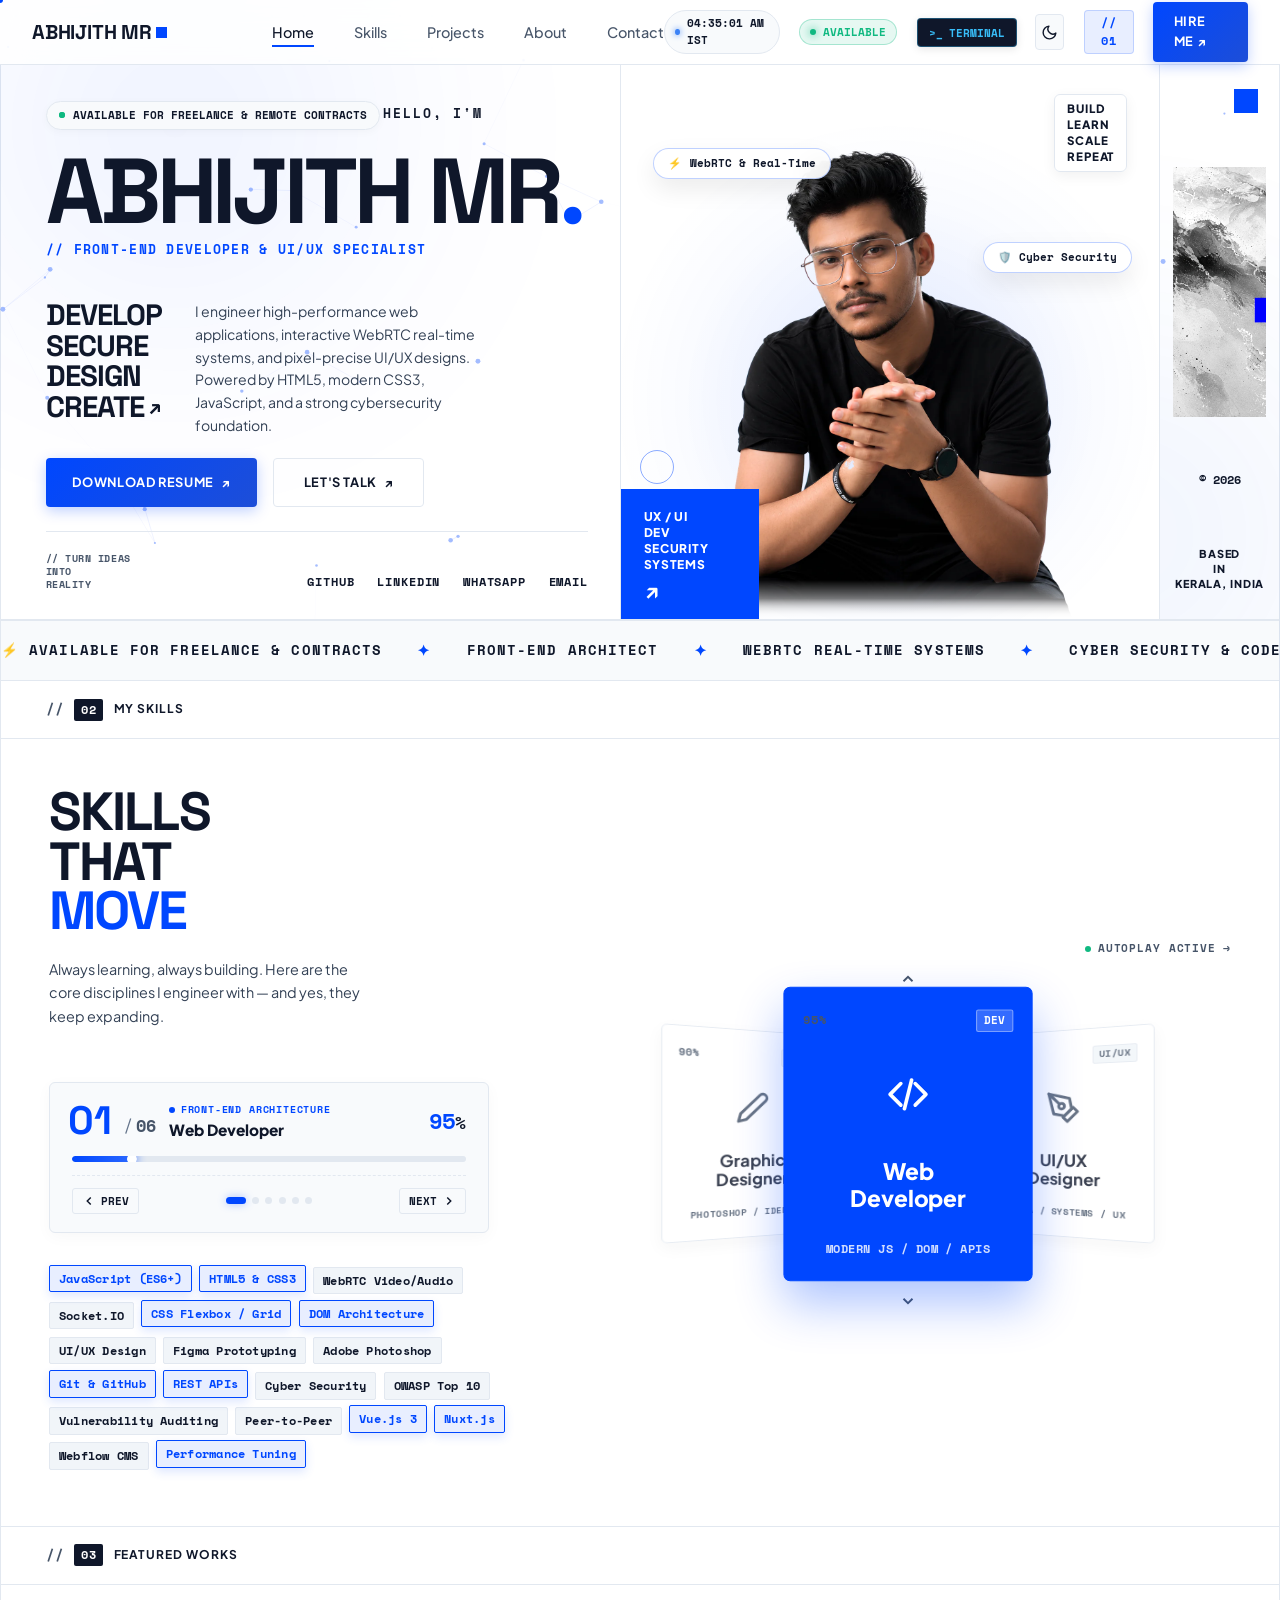
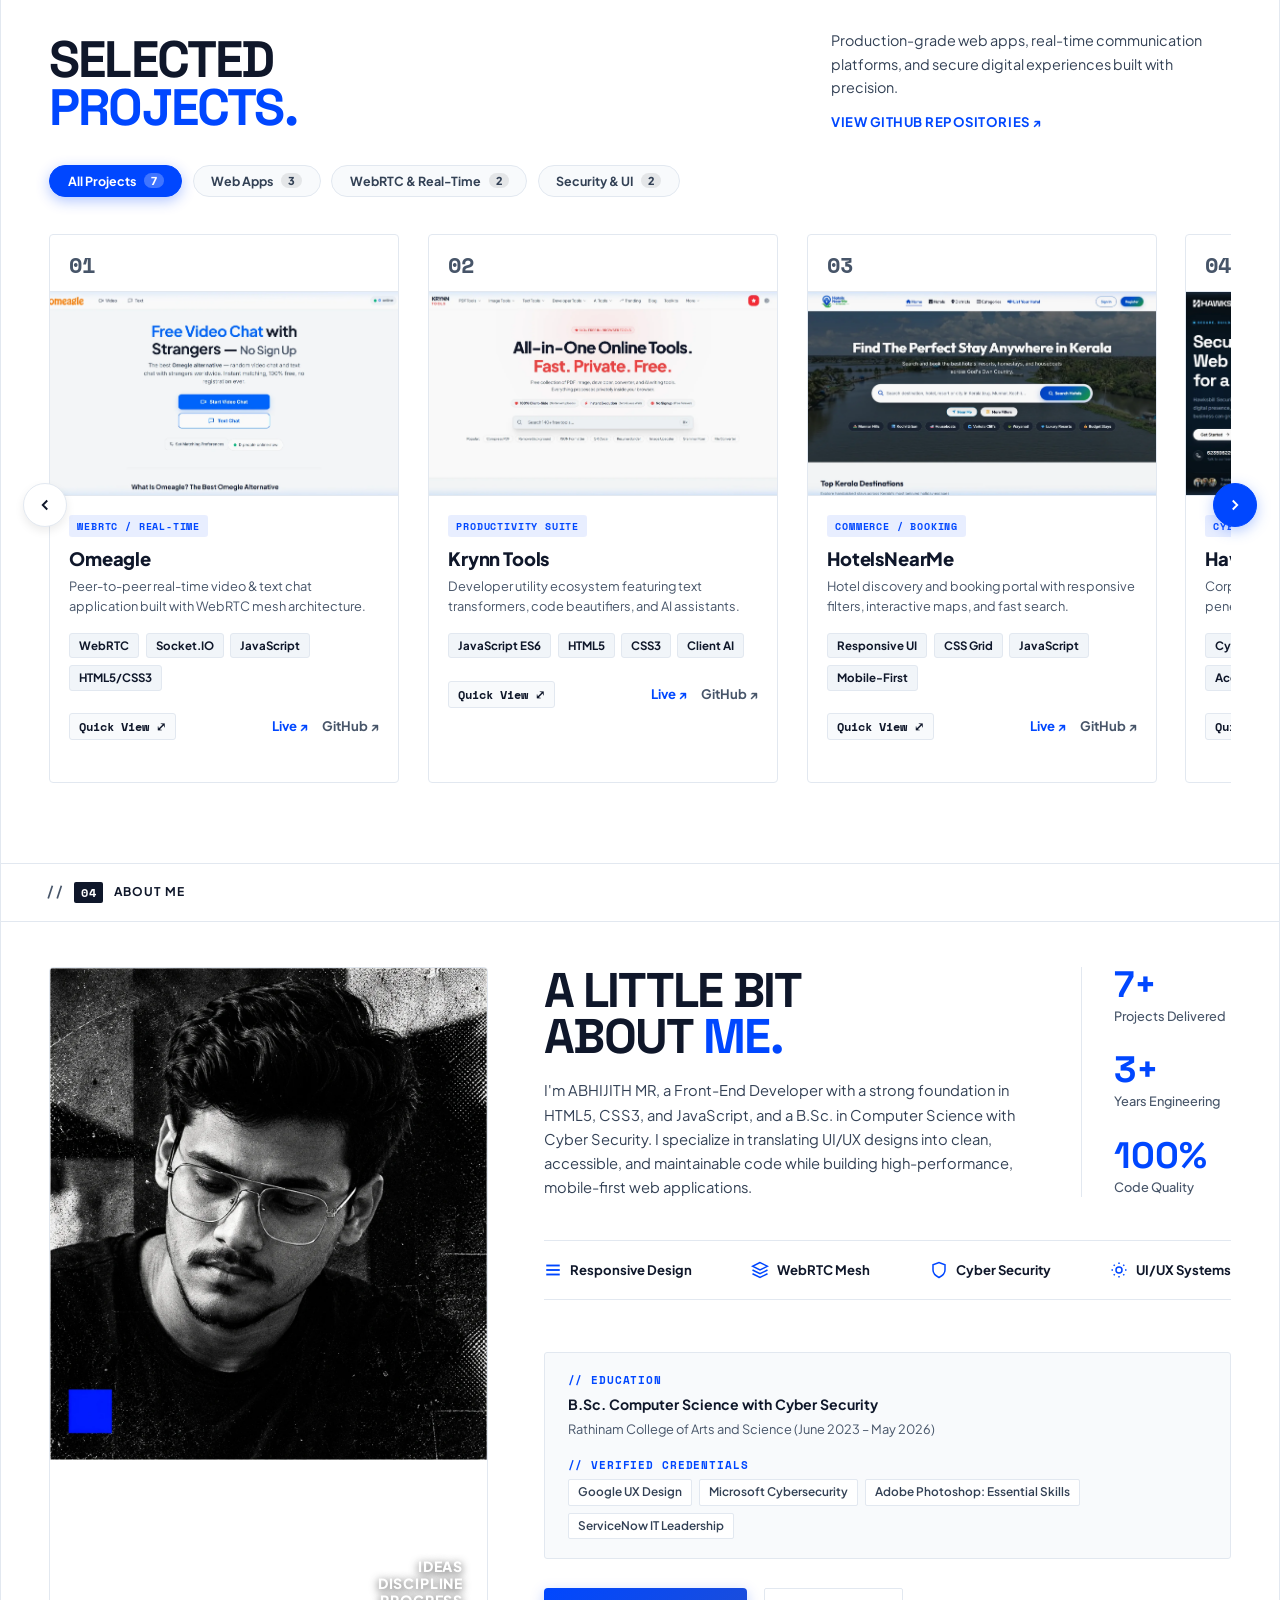
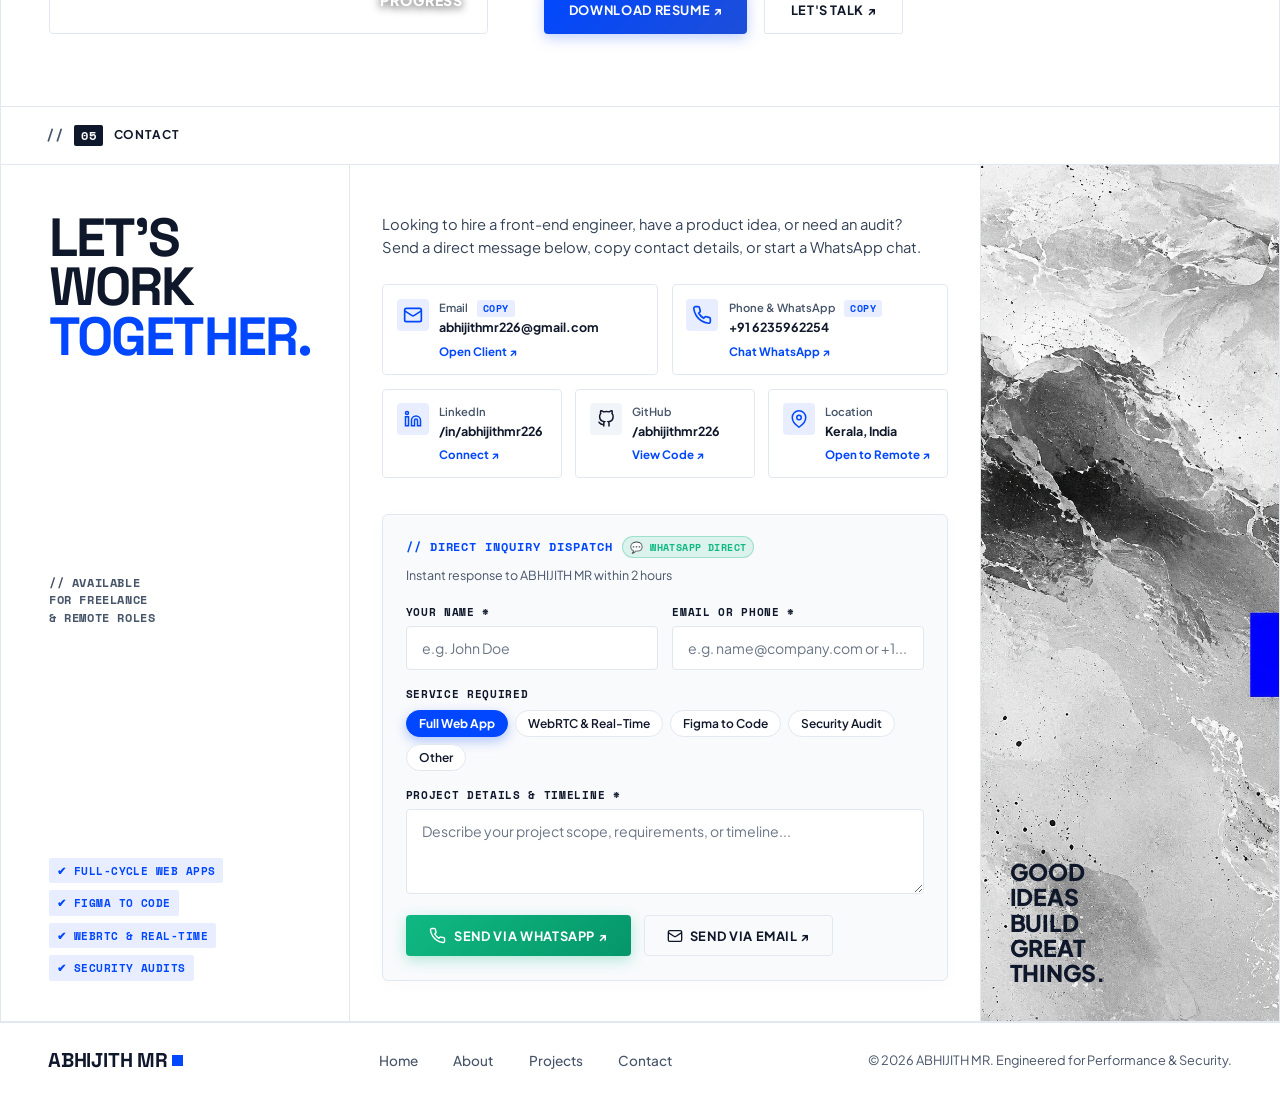
==== index.html @ e903eb3a "feat: complete SEO optimization, WebP compression, PWA service worker, and caching headers" ====
<!DOCTYPE html>
<html lang="en">
<head>
  <meta charset="UTF-8">
  <meta name="viewport" content="width=device-width, initial-scale=1.0">

  <!-- Primary SEO Meta Tags -->
  <title>ABHIJITH MR — Freelance Front-End Developer &amp; UI/UX Designer</title>
  <meta name="title" content="ABHIJITH MR — Freelance Front-End Developer &amp; UI/UX Designer">
  <meta name="description" content="Hire ABHIJITH MR, freelance front-end developer &amp; UI/UX specialist. High-performance web apps, WebRTC systems &amp; modern responsive interfaces. Available worldwide.">
  <meta name="keywords" content="ABHIJITH MR, freelance front-end developer, hire web developer, freelance web developer Kerala, UI UX designer India, freelance front-end engineer, hire freelance developer, WebRTC developer, JavaScript developer, responsive web design, frontend freelancer, hire Abhijith, ABHIJITH MR portfolio">
  <meta name="author" content="ABHIJITH MR">
  <meta name="robots" content="index, follow, max-image-preview:large, max-snippet:-1, max-video-preview:-1">
  <meta name="googlebot" content="index, follow, max-snippet:-1, max-image-preview:large, max-video-preview:-1">
  <meta name="bingbot" content="index, follow, max-snippet:-1, max-image-preview:large, max-video-preview:-1">
  <link rel="canonical" href="https://abhijithmr.online/">

  <!-- Favicons & Modern Browser App Icons -->
  <link rel="icon" type="image/svg+xml" href="favicon.svg">
  <link rel="icon" type="image/png" sizes="32x32" href="favicon-32x32.png">
  <link rel="icon" type="image/png" sizes="16x16" href="favicon-16x16.png">
  <link rel="shortcut icon" href="favicon.ico">
  <link rel="apple-touch-icon" sizes="180x180" href="apple-touch-icon.png">
  <link rel="manifest" href="site.webmanifest">
  <meta name="theme-color" content="#090a0f" media="(prefers-color-scheme: dark)">
  <meta name="theme-color" content="#f6f8fd" media="(prefers-color-scheme: light)">
  <meta name="msapplication-TileColor" content="#090a0f">

  <!-- Google Search Console Verification (Replace GSC_VERIFICATION_TOKEN_HERE with your Google verification code) -->
  <meta name="google-site-verification" content="GSC_VERIFICATION_TOKEN_HERE">

  <!-- Geo Meta Tags (Local & Global Discovery) -->
  <meta name="geo.region" content="IN-KL">
  <meta name="geo.placename" content="Kerala, India">
  <meta name="geo.position" content="10.8505;76.2711">
  <meta name="ICBM" content="10.8505, 76.2711">

  <!-- Open Graph / Facebook / LinkedIn Meta Tags -->
  <meta property="og:type" content="website">
  <meta property="og:url" content="https://abhijithmr.online/">
  <meta property="og:title" content="ABHIJITH MR — Freelance Front-End Developer &amp; UI/UX Designer">
  <meta property="og:description" content="Hire ABHIJITH MR for freelance web development, responsive front-end applications, and UI/UX design. Available for freelance contracts and remote projects worldwide.">
  <meta property="og:image" content="https://abhijithmr.online/Images/Header-Image-og.jpg">
  <meta property="og:image:width" content="1200">
  <meta property="og:image:height" content="630">
  <meta property="og:image:alt" content="ABHIJITH MR — Freelance Front-End Developer &amp; UI/UX Designer">
  <meta property="og:site_name" content="ABHIJITH MR Portfolio">
  <meta property="og:locale" content="en_US">

  <!-- Twitter Card Meta Tags -->
  <meta name="twitter:card" content="summary_large_image">
  <meta name="twitter:url" content="https://abhijithmr.online/">
  <meta name="twitter:title" content="ABHIJITH MR — Freelance Front-End Developer &amp; UI/UX Designer">
  <meta name="twitter:description" content="Hire ABHIJITH MR for freelance web development, responsive front-end apps, WebRTC platforms, and UI/UX design. Available for freelance work worldwide.">
  <meta name="twitter:image" content="https://abhijithmr.online/Images/Header-Image-og.jpg">

  <!-- JSON-LD Structured Data for Search Engines & Rich Snippets -->
  <script type="application/ld+json">
  {
    "@context": "https://schema.org",
    "@graph": [
      {
        "@type": "Person",
        "@id": "https://abhijithmr.online/#person",
        "name": "ABHIJITH MR",
        "alternateName": ["Abhijith MR", "ABHIJITH", "Abhijith Front-End Developer"],
        "jobTitle": "Freelance Front-End Developer & UI/UX Designer",
        "url": "https://abhijithmr.online/",
        "image": "https://abhijithmr.online/Images/Header-Image.png",
        "email": "mailto:abhijithmr226@gmail.com",
        "telephone": "+916235962254",
        "address": {
          "@type": "PostalAddress",
          "addressRegion": "Kerala",
          "addressCountry": "India"
        },
        "alumniOf": {
          "@type": "CollegeOrUniversity",
          "name": "Rathinam College of Arts and Science"
        },
        "knowsAbout": [
          "Front-End Web Development",
          "Vue.js",
          "Nuxt.js",
          "Webflow",
          "Freelance Web Development",
          "JavaScript ES6",
          "HTML5",
          "CSS3",
          "WebRTC",
          "Socket.IO",
          "UI/UX Design",
          "Responsive Web Design",
          "Cyber Security",
          "Figma",
          "REST APIs"
        ],
        "sameAs": [
          "https://github.com/abhijithmr226",
          "https://linkedin.com/in/abhijithmr226"
        ]
      },
      {
        "@type": "WebSite",
        "@id": "https://abhijithmr.online/#website",
        "url": "https://abhijithmr.online/",
        "name": "ABHIJITH MR — Freelance Front-End Developer Portfolio",
        "publisher": {
          "@id": "https://abhijithmr.online/#person"
        }
      },
      {
        "@type": "ProfessionalService",
        "@id": "https://abhijithmr.online/#service",
        "name": "ABHIJITH MR — Freelance Web Development Services",
        "url": "https://abhijithmr.online/",
        "image": "https://abhijithmr.online/Images/Header-Image.png",
        "telephone": "+916235962254",
        "email": "abhijithmr226@gmail.com",
        "priceRange": "$$",
        "areaServed": [
          "Worldwide",
          "Remote",
          "India",
          "Kerala"
        ],
        "provider": {
          "@id": "https://abhijithmr.online/#person"
        },
        "hasOfferCatalog": {
          "@type": "OfferCatalog",
          "name": "Freelance Web Services",
          "itemListElement": [
            {
              "@type": "Offer",
              "itemOffered": {
                "@type": "Service",
                "name": "Custom Front-End Web Development",
                "description": "High-performance, mobile-first websites and web applications with clean, accessible HTML5, CSS3, and JavaScript ES6."
              }
            },
            {
              "@type": "Offer",
              "itemOffered": {
                "@type": "Service",
                "name": "UI/UX Design to Code Translation",
                "description": "Pixel-perfect conversion of Figma, Adobe XD, or Photoshop mockups into responsive, interactive web interfaces."
              }
            },
            {
              "@type": "Offer",
              "itemOffered": {
                "@type": "Service",
                "name": "Real-Time & WebRTC Communication Platforms",
                "description": "Peer-to-peer video, audio, and live text chat development using WebRTC and Socket.IO."
              }
            },
            {
              "@type": "Offer",
              "itemOffered": {
                "@type": "Service",
                "name": "Website Speed, SEO & Mobile Optimization",
                "description": "Auditing and enhancing existing websites for 100% cross-device compatibility, fast load times, and search engine visibility."
              }
            }
          ]
        }
      },
      {
        "@type": "ItemList",
        "@id": "https://abhijithmr.online/#projects-list",
        "name": "Featured Portfolio Projects by ABHIJITH MR",
        "description": "Showcase of web applications, real-time WebRTC platforms, and cybersecurity tools engineered by ABHIJITH MR.",
        "itemListElement": [
          {
            "@type": "ListItem",
            "position": 1,
            "name": "Omeagle — Real-Time WebRTC Video & Text Chat",
            "url": "https://omeagle.online"
          },
          {
            "@type": "ListItem",
            "position": 2,
            "name": "Krynn Tools — Developer Productivity Platform",
            "url": "https://krynntools.online"
          },
          {
            "@type": "ListItem",
            "position": 3,
            "name": "HotelsNearMe — Hotel Discovery & Booking Web App",
            "url": "https://hotelsnearmeinkerala.com"
          },
          {
            "@type": "ListItem",
            "position": 4,
            "name": "Hawksbill Security — Corporate Cybersecurity Portal",
            "url": "https://hawksbillsecurity.in"
          },
          {
            "@type": "ListItem",
            "position": 5,
            "name": "The Qoder — Technical Developer Resource Hub",
            "url": "https://github.com/abhijithmr226"
          },
          {
            "@type": "ListItem",
            "position": 6,
            "name": "SecureScan — Web Vulnerability Audit Dashboard",
            "url": "https://github.com/abhijithmr226"
          },
          {
            "@type": "ListItem",
            "position": 7,
            "name": "Creative Studio — Interactive Digital Agency Portfolio",
            "url": "https://github.com/abhijithmr226"
          }
        ]
      }
    ]
  }
  </script>

  <!-- Typography & Styles -->
  <link rel="preconnect" href="https://fonts.googleapis.com">
  <link rel="preconnect" href="https://fonts.gstatic.com" crossorigin>
  <link href="https://fonts.googleapis.com/css2?family=Plus+Jakarta+Sans:wght@400;500;600;700;800;900&family=Space+Grotesk:wght@500;600;700;800&family=Space+Mono:wght@400;700&display=swap" rel="stylesheet">
  <link href="https://api.fontshare.com/v2/css?f[]=general-sans@400,500,600,700,800,900&f[]=satoshi@400,500,700,900&display=swap" rel="stylesheet">
  <link rel="stylesheet" href="style.css">
</head>
<body>

  <!-- Custom Magnetic Morphing Cursor -->
  <div class="custom-cursor-dot" id="customCursorDot"></div>
  <div class="custom-cursor-ring" id="customCursorRing">
    <span class="cursor-label" id="cursorLabel"></span>
  </div>

  <!-- Top Reading Scroll Progress Indicator -->
  <div class="scroll-progress-bar" id="scrollProgressBar"></div>

  <!-- Ambient Light Orbs & Interactive Cyber Particle Canvas -->
  <div class="ambient-glow ambient-glow-1"></div>
  <div class="ambient-glow ambient-glow-2"></div>
  <canvas id="bgParticleCanvas" class="bg-particle-canvas"></canvas>

  <!-- Top Navigation Bar -->
  <header class="site-header">
    <div class="header-container">
      <div class="logo-area">
        <a href="#hero" class="brand-logo">
          ABHIJITH MR <span class="blue-square-sm"></span>
        </a>
      </div>
      <nav class="nav-links" id="navLinks">
        <a href="#hero" class="nav-link active">Home</a>
        <a href="#skills" class="nav-link">Skills</a>
        <a href="#projects" class="nav-link">Projects</a>
        <a href="#about" class="nav-link">About</a>
        <a href="#contact" class="nav-link">Contact</a>
      </nav>
      <div class="header-right">
        <!-- Live IST Time Beacon (Kerala, India) -->
        <div class="header-time-pill mono" id="liveTimeBeacon" title="Current Time in Kerala, India (IST / UTC+5:30)">
          <span class="time-dot"></span>
          <span class="time-text" id="liveTimeText">--:--:-- IST</span>
        </div>

        <!-- Live Status Beacon -->
        <div class="header-status-pill">
          <span class="status-dot"></span>
          <span class="status-text mono">AVAILABLE</span>
        </div>

        <!-- Cyber Terminal Trigger -->
        <button id="terminalToggleBtn" class="btn-terminal mono" aria-label="Open Interactive Cyber Terminal" title="Launch Interactive Terminal (Ctrl + `)">
          <span class="term-icon">&gt;_</span>
          <span class="term-text">TERMINAL</span>
        </button>

        <button id="themeToggleBtn" class="theme-toggle-btn" aria-label="Toggle Dark Mode" title="Toggle Dark/Light Mode">
          <svg class="sun-icon" width="17" height="17" viewBox="0 0 24 24" fill="none" stroke="currentColor" stroke-width="2" stroke-linecap="round" stroke-linejoin="round">
            <circle cx="12" cy="12" r="5"></circle>
            <line x1="12" y1="1" x2="12" y2="3"></line>
            <line x1="12" y1="21" x2="12" y2="23"></line>
            <line x1="4.22" y1="4.22" x2="5.64" y2="5.64"></line>
            <line x1="18.36" y1="18.36" x2="19.78" y2="19.78"></line>
            <line x1="1" y1="12" x2="3" y2="12"></line>
            <line x1="21" y1="12" x2="23" y2="12"></line>
            <line x1="4.22" y1="19.78" x2="5.64" y2="18.36"></line>
            <line x1="18.36" y1="5.64" x2="19.78" y2="4.22"></line>
          </svg>
          <svg class="moon-icon" width="17" height="17" viewBox="0 0 24 24" fill="none" stroke="currentColor" stroke-width="2" stroke-linecap="round" stroke-linejoin="round">
            <path d="M21 12.79A9 9 0 1 1 11.21 3 7 7 0 0 0 21 12.79z"></path>
          </svg>
        </button>
        <span class="section-indicator mono" id="sectionIndicator" title="Current Active Section Index">// 01</span>
        <a href="#contact" class="btn-primary btn-hire">HIRE ME ↗</a>
        <button id="mobileMenuBtn" class="mobile-menu-btn" aria-label="Open Navigation Menu">
          <svg class="menu-open-icon" width="20" height="20" viewBox="0 0 24 24" fill="none" stroke="currentColor" stroke-width="2.2"><line x1="3" y1="7" x2="21" y2="7"></line><line x1="3" y1="12" x2="21" y2="12"></line><line x1="3" y1="17" x2="21" y2="17"></line></svg>
          <svg class="menu-close-icon" width="20" height="20" viewBox="0 0 24 24" fill="none" stroke="currentColor" stroke-width="2.2"><line x1="18" y1="6" x2="6" y2="18"></line><line x1="6" y1="6" x2="18" y2="18"></line></svg>
        </button>
      </div>
    </div>
    
    <!-- Mobile Drawer -->
    <div class="mobile-drawer" id="mobileDrawer">
      <nav class="mobile-nav-links">
        <a href="#hero" class="mobile-nav-link">Home</a>
        <a href="#skills" class="mobile-nav-link">Skills</a>
        <a href="#projects" class="mobile-nav-link">Projects</a>
        <a href="#about" class="mobile-nav-link">About</a>
        <a href="#contact" class="mobile-nav-link">Contact</a>
      </nav>
      <div class="mobile-drawer-footer">
        <a href="Ux_Resume_Abhijith.pdf" download="Abhijith_MR_Resume.pdf" class="btn-primary" style="width:100%; text-align:center;">DOWNLOAD RESUME ↗</a>
      </div>
    </div>
  </header>

  <main class="page-wrapper">

    <!-- SECTION 01: HERO -->
    <section id="hero" class="section hero-section">
      <div class="hero-grid">
        
        <!-- Hero Left Column -->
        <div class="hero-col-left">
          <div class="hero-intro">
            <div class="hero-status-pill">
              <span class="status-dot-ping"></span>
              <span class="status-dot"></span>
              <span class="mono">AVAILABLE FOR FREELANCE &amp; REMOTE CONTRACTS</span>
            </div>
            <span class="hero-greeting mono">HELLO, I'M</span>
            <h1 class="hero-giant-title">ABHIJITH MR<span class="title-dot">.</span></h1>
            <div class="hero-subtitle-role mono">// FRONT-END DEVELOPER &amp; UI/UX SPECIALIST</div>
          </div>

          <div class="hero-middle-row">
            <div class="hero-four-words">
              <div>DEVELOP</div>
              <div>SECURE</div>
              <div>DESIGN</div>
              <div class="word-create">CREATE <span class="arrow-up-right">↗</span></div>
            </div>
            <div class="hero-bio-text">
              <p>I engineer high-performance web applications, interactive WebRTC real-time systems, and pixel-precise UI/UX designs. Powered by HTML5, modern CSS3, JavaScript, and a strong cybersecurity foundation.</p>
            </div>
          </div>

          <div class="hero-actions">
            <a href="Ux_Resume_Abhijith.pdf" download="Abhijith_MR_Resume.pdf" class="btn-primary btn-download" id="downloadResumeBtn">
              <span>DOWNLOAD RESUME</span>
              <span class="btn-icon">↗</span>
            </a>
            <a href="#contact" class="btn-outline btn-talk">
              <span>LET'S TALK</span>
              <span class="btn-icon">↗</span>
            </a>
          </div>

          <div class="hero-footer-row">
            <div class="turn-ideas-col">
              <span class="turn-ideas-tag mono">// TURN IDEAS<br>INTO<br>REALITY</span>
            </div>
            <div class="social-links mono">
              <a href="https://github.com/abhijithmr226" target="_blank" rel="noopener">GITHUB</a>
              <a href="https://linkedin.com/in/abhijithmr226" target="_blank" rel="noopener">LINKEDIN</a>
              <a href="https://wa.me/916235962254" target="_blank" rel="noopener">WHATSAPP</a>
              <a href="mailto:abhijithmr226@gmail.com">EMAIL</a>
            </div>
          </div>
        </div>

        <!-- Hero Center Column: Portrait -->
        <div class="hero-col-center">
          <div class="portrait-wrapper">
            <img src="Images/Header-Image-transparent.webp" alt="Abhijith MR — Freelance Front-End Developer and UI/UX Designer" class="hero-portrait-img" fetchpriority="high" width="1280" height="1600">
            
            <!-- Modern Floating Badges -->
            <div class="floating-badge badge-top-left mono">
              <span class="badge-icon">⚡</span>
              <span>WebRTC &amp; Real-Time</span>
            </div>
            
            <div class="floating-badge badge-top-right mono">
              <span class="badge-icon">🛡️</span>
              <span>Cyber Security</span>
            </div>

            <div class="build-learn-badge">
              <span>BUILD</span>
              <span>LEARN</span>
              <span>SCALE</span>
              <span>REPEAT</span>
            </div>

            <div class="hero-blue-badge">
              <div class="badge-text">
                <span>UX / UI</span>
                <span>DEV</span>
                <span>SECURITY</span>
                <span>SYSTEMS</span>
              </div>
              <span class="badge-arrow">↗</span>
            </div>
          </div>
        </div>

        <!-- Hero Right Column: Strip -->
        <div class="hero-col-right">
          <div class="strip-top-accent">
            <span class="blue-square-md"></span>
          </div>
          <div class="strip-texture-box">
            <img src="Images/footer.webp" alt="Minimalist abstract texture artwork by Abhijith MR" class="strip-texture-img" loading="lazy" width="900" height="1600">
          </div>
          <div class="strip-year mono">© 2026</div>
          <div class="strip-location">
            <span>BASED</span>
            <span>IN</span>
            <span>KERALA, INDIA</span>
          </div>
        </div>

      </div>
    </section>

    <!-- KINETIC INFINITE MARQUEE RIBBON -->
    <div class="kinetic-marquee-section" aria-label="Ticker ribbon">
      <div class="marquee-track">
        <div class="marquee-content mono">
          <span>⚡ AVAILABLE FOR FREELANCE &amp; CONTRACTS</span>
          <span class="marquee-star">✦</span>
          <span>FRONT-END ARCHITECT</span>
          <span class="marquee-star">✦</span>
          <span>WEBRTC REAL-TIME SYSTEMS</span>
          <span class="marquee-star">✦</span>
          <span>CYBER SECURITY &amp; CODE INTEGRITY</span>
          <span class="marquee-star">✦</span>
          <span>100% RESPONSIVE INTERFACES</span>
          <span class="marquee-star">✦</span>
          <span>PIXEL-PERFECT FIGMA TRANSLATION</span>
          <span class="marquee-star">✦</span>
          <span>HIGH-PERFORMANCE WEB APPS</span>
          <span class="marquee-star">✦</span>
        </div>
        <!-- Duplicated content for seamless infinite loop -->
        <div class="marquee-content mono" aria-hidden="true">
          <span>⚡ AVAILABLE FOR FREELANCE &amp; CONTRACTS</span>
          <span class="marquee-star">✦</span>
          <span>FRONT-END ARCHITECT</span>
          <span class="marquee-star">✦</span>
          <span>WEBRTC REAL-TIME SYSTEMS</span>
          <span class="marquee-star">✦</span>
          <span>CYBER SECURITY &amp; CODE INTEGRITY</span>
          <span class="marquee-star">✦</span>
          <span>100% RESPONSIVE INTERFACES</span>
          <span class="marquee-star">✦</span>
          <span>PIXEL-PERFECT FIGMA TRANSLATION</span>
          <span class="marquee-star">✦</span>
          <span>HIGH-PERFORMANCE WEB APPS</span>
          <span class="marquee-star">✦</span>
        </div>
      </div>
    </div>

    <!-- SECTION 02: MY SKILLS -->
    <section id="skills" class="section skills-section">
      <div class="section-label-bar">
        <span class="sec-slash mono">//</span>
        <span class="sec-badge mono">02</span>
        <span class="sec-title-tag">MY SKILLS</span>
      </div>

      <div class="skills-grid">
        <!-- Left content -->
        <div class="skills-col-left">
          <h2 class="section-heading skills-main-heading">
            SKILLS<br>
            THAT<br>
            <span class="text-blue">MOVE</span>
          </h2>
          <p class="section-desc">
            Always learning, always building. Here are the core disciplines I engineer with — and yes, they keep expanding.
          </p>

          <!-- Interactive Skills Counter Dashboard -->
          <div class="skills-counter-panel" id="skillsCounterPanel">
            <div class="skills-counter-header">
              <div class="counter-display">
                <span class="counter-num mono" id="skillsCounterCurrent">01</span>
                <span class="counter-slash mono">/</span>
                <span class="counter-total mono" id="skillsCounterTotal">06</span>
              </div>
              <div class="skills-active-info">
                <span class="skills-active-badge mono" id="skillsActiveBadge">CORE DISCIPLINE</span>
                <span class="skills-active-name" id="skillsActiveName">Web Developer</span>
              </div>
              <div class="skills-counter-percentage mono" id="skillsCounterPercent">
                <span class="counter-percent-val" id="skillsPercentVal">95</span>%
              </div>
            </div>
            
            <div class="skills-progress-track" id="skillsProgressTrack" role="progressbar" aria-valuenow="1" aria-valuemin="1" aria-valuemax="6" title="Click anywhere along the bar to jump directly to a skill">
              <div class="progress-bar-active" id="skillsProgress"></div>
            </div>

            <div class="skills-counter-nav">
              <button class="skills-nav-btn" id="skillsPrevBtn" aria-label="Previous Skill">
                <svg width="14" height="14" viewBox="0 0 24 24" fill="none" stroke="currentColor" stroke-width="2.5"><polyline points="15 18 9 12 15 6"></polyline></svg>
                <span>PREV</span>
              </button>
              <div class="skills-counter-dots" id="skillsCounterDots">
                <!-- Dynamically generated dots -->
              </div>
              <button class="skills-nav-btn" id="skillsNextBtn" aria-label="Next Skill">
                <span>NEXT</span>
                <svg width="14" height="14" viewBox="0 0 24 24" fill="none" stroke="currentColor" stroke-width="2.5"><polyline points="9 18 15 12 9 6"></polyline></svg>
              </button>
            </div>
          </div>

          <!-- Technical Skills from Resume (Interactive & Category Linked) -->
          <div class="skills-tag-cloud" id="skillsTagCloud">
            <span class="tech-tag" data-category="frontend">JavaScript (ES6+)</span>
            <span class="tech-tag" data-category="frontend">HTML5 &amp; CSS3</span>
            <span class="tech-tag" data-category="realtime">WebRTC Video/Audio</span>
            <span class="tech-tag" data-category="realtime">Socket.IO</span>
            <span class="tech-tag" data-category="frontend">CSS Flexbox / Grid</span>
            <span class="tech-tag" data-category="frontend">DOM Architecture</span>
            <span class="tech-tag" data-category="design">UI/UX Design</span>
            <span class="tech-tag" data-category="design">Figma Prototyping</span>
            <span class="tech-tag" data-category="design">Adobe Photoshop</span>
            <span class="tech-tag" data-category="frontend">Git &amp; GitHub</span>
            <span class="tech-tag" data-category="frontend">REST APIs</span>
            <span class="tech-tag" data-category="security">Cyber Security</span>
            <span class="tech-tag" data-category="security">OWASP Top 10</span>
            <span class="tech-tag" data-category="security">Vulnerability Auditing</span>
            <span class="tech-tag" data-category="realtime">Peer-to-Peer</span>
            <span class="tech-tag" data-category="frontend">Vue.js 3</span>
            <span class="tech-tag" data-category="frontend">Nuxt.js</span>
            <span class="tech-tag" data-category="design">Webflow CMS</span>
            <span class="tech-tag" data-category="frontend">Performance Tuning</span>
          </div>
        </div>

        <!-- Right 3D Interactive Carousel -->
        <div class="skills-col-right">
          <div class="skills-top-hints">
            <div class="scrolls-tag mono" id="skillsAutoStatus">
              <span class="pulse-indicator"></span>
              <span id="skillsScrollHint">AUTOPLAY ACTIVE</span>
              <span class="arrow-right">→</span>
            </div>
          </div>

          <div class="carousel-arrow-up" id="carouselArrowUp" aria-label="Scroll Carousel Up">
            <svg width="18" height="18" viewBox="0 0 24 24" fill="none" stroke="currentColor" stroke-width="2.5"><polyline points="18 15 12 9 6 15"></polyline></svg>
          </div>

          <div class="skills-stage" id="skillsStage" tabindex="0" aria-label="Interactive 3D Skills Carousel">
            <!-- Card 1: Web Developer -->
            <div class="skill-card card-center active" data-index="0" data-category="frontend" data-proficiency="95" data-title="Web Developer" data-focus="Front-End Architecture">
              <div class="skill-card-top mono">
                <span class="skill-level">95%</span>
                <span class="skill-cat-pill">DEV</span>
              </div>
              <div class="skill-icon">
                <svg width="38" height="38" viewBox="0 0 24 24" fill="none" stroke="currentColor" stroke-width="2" stroke-linecap="round" stroke-linejoin="round">
                  <polyline points="16 18 22 12 16 6"></polyline>
                  <polyline points="8 6 2 12 8 18"></polyline>
                  <line x1="14" y1="4" x2="10" y2="20"></line>
                </svg>
              </div>
              <h3 class="skill-title">Web<br>Developer</h3>
              <span class="skill-subtext mono">MODERN JS / DOM / APIS</span>
            </div>

            <!-- Card 2: UI/UX Designer -->
            <div class="skill-card card-right" data-index="1" data-category="design" data-proficiency="92" data-title="UI/UX Designer" data-focus="Interface Systems">
              <div class="skill-card-top mono">
                <span class="skill-level">92%</span>
                <span class="skill-cat-pill">UI/UX</span>
              </div>
              <div class="skill-icon">
                <svg width="38" height="38" viewBox="0 0 24 24" fill="none" stroke="currentColor" stroke-width="2" stroke-linecap="round" stroke-linejoin="round">
                  <path d="M12 19l7-7 3 3-7 7-3-3z"></path>
                  <path d="M18 13l-1.5-7.5L2 2l3.5 14.5L13 18l5-5z"></path>
                  <path d="M2 2l7.586 7.586"></path>
                  <circle cx="11" cy="11" r="2"></circle>
                </svg>
              </div>
              <h3 class="skill-title">UI/UX<br>Designer</h3>
              <span class="skill-subtext mono">FIGMA / SYSTEMS / UX</span>
            </div>

            <!-- Card 3: Cyber Security -->
            <div class="skill-card card-hidden" data-index="2" data-category="security" data-proficiency="88" data-title="Cyber Security" data-focus="Auditing & Defense">
              <div class="skill-card-top mono">
                <span class="skill-level">88%</span>
                <span class="skill-cat-pill">SEC</span>
              </div>
              <div class="skill-icon">
                <svg width="38" height="38" viewBox="0 0 24 24" fill="none" stroke="currentColor" stroke-width="2" stroke-linecap="round" stroke-linejoin="round">
                  <path d="M12 22s8-4 8-10V5l-8-3-8 3v7c0 6 8 10 8 10z"></path>
                  <polyline points="9 12 11 14 15 10"></polyline>
                </svg>
              </div>
              <h3 class="skill-title">Cyber<br>Security</h3>
              <span class="skill-subtext mono">OWASP / AUDITING / DEFENSE</span>
            </div>

            <!-- Card 4: Real-Time Systems -->
            <div class="skill-card card-hidden" data-index="3" data-category="realtime" data-proficiency="91" data-title="Real-Time Systems" data-focus="WebRTC & Sockets">
              <div class="skill-card-top mono">
                <span class="skill-level">91%</span>
                <span class="skill-cat-pill">REALTIME</span>
              </div>
              <div class="skill-icon">
                <svg width="38" height="38" viewBox="0 0 24 24" fill="none" stroke="currentColor" stroke-width="2" stroke-linecap="round" stroke-linejoin="round">
                  <polygon points="13 2 3 14 12 14 11 22 21 10 12 10 13 2"></polygon>
                </svg>
              </div>
              <h3 class="skill-title">Real-Time<br>Systems</h3>
              <span class="skill-subtext mono">WEBRTC / SOCKETS / SYNC</span>
            </div>

            <!-- Card 5: Front-End Engineer -->
            <div class="skill-card card-hidden" data-index="4" data-category="frontend" data-proficiency="94" data-title="Front-End Engineer" data-focus="Interactive Web Apps">
              <div class="skill-card-top mono">
                <span class="skill-level">94%</span>
                <span class="skill-cat-pill">ENG</span>
              </div>
              <div class="skill-icon">
                <svg width="38" height="38" viewBox="0 0 24 24" fill="none" stroke="currentColor" stroke-width="2" stroke-linecap="round" stroke-linejoin="round">
                  <polygon points="12 2 2 7 12 12 22 7 12 2"></polygon>
                  <polyline points="2 17 12 22 22 17"></polyline>
                  <polyline points="2 12 12 17 22 12"></polyline>
                </svg>
              </div>
              <h3 class="skill-title">Front-End<br>Engineer</h3>
              <span class="skill-subtext mono">ARCHITECTURE &amp; PERF</span>
            </div>

            <!-- Card 6: Graphic Designer -->
            <div class="skill-card card-left" data-index="5" data-category="design" data-proficiency="90" data-title="Graphic Designer" data-focus="Brand & Visual Identity">
              <div class="skill-card-top mono">
                <span class="skill-level">90%</span>
                <span class="skill-cat-pill">BRAND</span>
              </div>
              <div class="skill-icon">
                <svg width="38" height="38" viewBox="0 0 24 24" fill="none" stroke="currentColor" stroke-width="2" stroke-linecap="round" stroke-linejoin="round">
                  <path d="M17 3a2.828 2.828 0 1 1 4 4L7.5 20.5 2 22l1.5-5.5L17 3z"/>
                </svg>
              </div>
              <h3 class="skill-title">Graphic<br>Designer</h3>
              <span class="skill-subtext mono">PHOTOSHOP / IDENTITY</span>
            </div>
          </div>

          <div class="carousel-arrow-down" id="carouselArrowDown" aria-label="Scroll Carousel Down">
            <svg width="18" height="18" viewBox="0 0 24 24" fill="none" stroke="currentColor" stroke-width="2.5"><polyline points="6 9 12 15 18 9"></polyline></svg>
          </div>
        </div>
      </div>
    </section>

    <!-- SECTION 03: FEATURED WORKS -->
    <section id="projects" class="section works-section">
      <div class="section-label-bar">
        <span class="sec-slash mono">//</span>
        <span class="sec-badge mono">03</span>
        <span class="sec-title-tag">FEATURED WORKS</span>
      </div>

      <div class="works-header-row">
        <div class="works-title-col">
          <h2 class="section-heading">
            SELECTED<br>
            <span class="text-blue">PROJECTS.</span>
          </h2>
        </div>
        <div class="works-desc-col">
          <p class="section-desc">
            Production-grade web apps, real-time communication platforms, and secure digital experiences built with precision.
          </p>
          <a href="https://github.com/abhijithmr226" target="_blank" rel="noopener" class="view-all-link">VIEW GITHUB REPOSITORIES ↗</a>
        </div>
      </div>

      <!-- Modern Projects Category Filter -->
      <div class="project-filters-bar">
        <div class="project-filters" id="projectFilters">
          <button class="filter-btn active" data-filter="all">All Projects <span class="filter-count">7</span></button>
          <button class="filter-btn" data-filter="webapp">Web Apps <span class="filter-count">3</span></button>
          <button class="filter-btn" data-filter="realtime">WebRTC &amp; Real-Time <span class="filter-count">2</span></button>
          <button class="filter-btn" data-filter="security">Security &amp; UI <span class="filter-count">2</span></button>
        </div>
      </div>

      <!-- Works Slider Container -->
      <div class="works-carousel-wrapper">
        <button class="carousel-nav-btn prev-btn" id="projectPrevBtn" aria-label="Previous Project">
          <svg width="18" height="18" viewBox="0 0 24 24" fill="none" stroke="currentColor" stroke-width="2.5"><polyline points="15 18 9 12 15 6"></polyline></svg>
        </button>

        <div class="works-carousel-track" id="projectsTrack">
          <!-- Project 01: Omeagle -->
          <article class="project-card" data-category="realtime" data-title="Omeagle" data-cat="WEBRTC / REAL-TIME" data-desc="Peer-to-peer real-time video & text chat application built with WebRTC mesh architecture, Socket.IO signaling, and low-latency stream rendering." data-img="Images/project-omeagle.webp" data-live="https://omeagle.online" data-github="https://github.com/abhijithmr226/Omeagle" data-tags="WebRTC,Socket.IO,JavaScript,HTML5/CSS3">
            <div class="card-glare"></div>
            <div class="project-index mono">01</div>
            <div class="project-thumb" data-action="quickview">
              <img src="Images/project-omeagle.webp" alt="Omeagle - Real-Time WebRTC Video and Text Chat Web Application by Abhijith MR" loading="lazy" width="800" height="423">
              <span class="thumb-quickview-badge mono">VIEW ⤢</span>
            </div>
            <div class="project-info">
              <div class="project-cat-pill mono">WEBRTC / REAL-TIME</div>
              <h3 class="project-name">Omeagle</h3>
              <p class="project-role">Peer-to-peer real-time video &amp; text chat application built with WebRTC mesh architecture.</p>
              <div class="project-tags">
                <span class="tag">WebRTC</span>
                <span class="tag">Socket.IO</span>
                <span class="tag">JavaScript</span>
                <span class="tag">HTML5/CSS3</span>
              </div>
              <div class="project-links-row">
                <button type="button" class="project-quickview-btn mono" data-action="quickview">Quick View ⤢</button>
                <div class="project-ext-links">
                  <a href="https://omeagle.online" target="_blank" rel="noopener" class="project-live-link">Live ↗</a>
                  <a href="https://github.com/abhijithmr226/Omeagle" target="_blank" rel="noopener" class="project-github-link">GitHub ↗</a>
                </div>
              </div>
            </div>
          </article>

          <!-- Project 02: Krynn Tools -->
          <article class="project-card" data-category="webapp" data-title="Krynn Tools" data-cat="PRODUCTIVITY SUITE" data-desc="Developer utility ecosystem featuring text transformers, code beautifiers, and client-side AI assistants engineered for instant load times." data-img="Images/project-krynntools.webp" data-live="https://krynntools.online" data-github="https://github.com/abhijithmr226/krynn-tools" data-tags="JavaScript ES6,HTML5,CSS3,Client AI">
            <div class="card-glare"></div>
            <div class="project-index mono">02</div>
            <div class="project-thumb" data-action="quickview">
              <img src="Images/project-krynntools.webp" alt="Krynn Tools - Web Browser Productivity and Developer Platform by Abhijith MR" loading="lazy" width="800" height="423">
              <span class="thumb-quickview-badge mono">VIEW ⤢</span>
            </div>
            <div class="project-info">
              <div class="project-cat-pill mono">PRODUCTIVITY SUITE</div>
              <h3 class="project-name">Krynn Tools</h3>
              <p class="project-role">Developer utility ecosystem featuring text transformers, code beautifiers, and AI assistants.</p>
              <div class="project-tags">
                <span class="tag">JavaScript ES6</span>
                <span class="tag">HTML5</span>
                <span class="tag">CSS3</span>
                <span class="tag">Client AI</span>
              </div>
              <div class="project-links-row">
                <button type="button" class="project-quickview-btn mono" data-action="quickview">Quick View ⤢</button>
                <div class="project-ext-links">
                  <a href="https://krynntools.online" target="_blank" rel="noopener" class="project-live-link">Live ↗</a>
                  <a href="https://github.com/abhijithmr226/krynn-tools" target="_blank" rel="noopener" class="project-github-link">GitHub ↗</a>
                </div>
              </div>
            </div>
          </article>

          <!-- Project 03: HotelsNearMe -->
          <article class="project-card" data-category="webapp" data-title="HotelsNearMe" data-cat="COMMERCE / BOOKING" data-desc="Hotel discovery and booking portal with responsive filters, interactive geolocation maps, and ultra-fast client-side search." data-img="Images/project-hotelsnearme.webp" data-live="https://hotelsnearmeinkerala.com" data-github="https://github.com/abhijithmr226/hotel-booking" data-tags="Responsive UI,CSS Grid,JavaScript,Mobile-First">
            <div class="card-glare"></div>
            <div class="project-index mono">03</div>
            <div class="project-thumb" data-action="quickview">
              <img src="Images/project-hotelsnearme.webp" alt="HotelsNearMe - Kerala Accommodations and Hotel Booking Web Application by Abhijith MR" loading="lazy" width="800" height="423">
              <span class="thumb-quickview-badge mono">VIEW ⤢</span>
            </div>
            <div class="project-info">
              <div class="project-cat-pill mono">COMMERCE / BOOKING</div>
              <h3 class="project-name">HotelsNearMe</h3>
              <p class="project-role">Hotel discovery and booking portal with responsive filters, interactive maps, and fast search.</p>
              <div class="project-tags">
                <span class="tag">Responsive UI</span>
                <span class="tag">CSS Grid</span>
                <span class="tag">JavaScript</span>
                <span class="tag">Mobile-First</span>
              </div>
              <div class="project-links-row">
                <button type="button" class="project-quickview-btn mono" data-action="quickview">Quick View ⤢</button>
                <div class="project-ext-links">
                  <a href="https://hotelsnearmeinkerala.com" target="_blank" rel="noopener" class="project-live-link">Live ↗</a>
                  <a href="https://github.com/abhijithmr226/hotel-booking" target="_blank" rel="noopener" class="project-github-link">GitHub ↗</a>
                </div>
              </div>
            </div>
          </article>

          <!-- Project 04: Hawksbill Security -->
          <article class="project-card" data-category="security" data-title="Hawksbill Security" data-cat="CYBERSECURITY" data-desc="Corporate cybersecurity platform presenting penetration testing audits, vulnerability intelligence, and security compliance advisory services." data-img="Images/project-hawksbill.webp" data-live="https://hawksbillsecurity.in" data-github="https://github.com/abhijithmr226" data-tags="Cyber Security,UI/UX,SEO Architecture,Accessibility">
            <div class="card-glare"></div>
            <div class="project-index mono">04</div>
            <div class="project-thumb" data-action="quickview">
              <img src="Images/project-hawksbill.webp" alt="Hawksbill Security - Corporate Cybersecurity Website by Abhijith MR" loading="lazy" width="800" height="423">
              <span class="thumb-quickview-badge mono">VIEW ⤢</span>
            </div>
            <div class="project-info">
              <div class="project-cat-pill mono">CYBERSECURITY</div>
              <h3 class="project-name">Hawksbill Security</h3>
              <p class="project-role">Corporate cybersecurity platform presenting penetration testing audits and advisory services.</p>
              <div class="project-tags">
                <span class="tag">Cyber Security</span>
                <span class="tag">UI/UX</span>
                <span class="tag">SEO Architecture</span>
                <span class="tag">Accessibility</span>
              </div>
              <div class="project-links-row">
                <button type="button" class="project-quickview-btn mono" data-action="quickview">Quick View ⤢</button>
                <div class="project-ext-links">
                  <a href="https://hawksbillsecurity.in" target="_blank" rel="noopener" class="project-live-link">Live ↗</a>
                  <a href="https://github.com/abhijithmr226" target="_blank" rel="noopener" class="project-github-link">GitHub ↗</a>
                </div>
              </div>
            </div>
          </article>

          <!-- Project 05: The Qoder -->
          <article class="project-card" data-category="webapp" data-title="The Qoder" data-cat="DEV RESOURCE" data-desc="Technical knowledge hub featuring coding tutorials, algorithmic breakdowns, interactive code snippets, and cheat-sheets." data-img="Images/project-theqoder.webp" data-live="https://github.com/abhijithmr226" data-github="https://github.com/abhijithmr226" data-tags="Front-End,Documentation,Markdown,Syntax Highlighting">
            <div class="card-glare"></div>
            <div class="project-index mono">05</div>
            <div class="project-thumb" data-action="quickview">
              <img src="Images/project-theqoder.webp" alt="The Qoder - Technical Developer Resource and Coding Hub by Abhijith MR" loading="lazy" width="800" height="446">
              <span class="thumb-quickview-badge mono">VIEW ⤢</span>
            </div>
            <div class="project-info">
              <div class="project-cat-pill mono">DEV RESOURCE</div>
              <h3 class="project-name">The Qoder</h3>
              <p class="project-role">Technical knowledge hub featuring coding tutorials, algorithmic breakdowns, and cheatsheets.</p>
              <div class="project-tags">
                <span class="tag">Front-End</span>
                <span class="tag">Documentation</span>
                <span class="tag">Markdown</span>
                <span class="tag">Syntax Highlighting</span>
              </div>
              <div class="project-links-row">
                <button type="button" class="project-quickview-btn mono" data-action="quickview">Quick View ⤢</button>
                <div class="project-ext-links">
                  <a href="https://github.com/abhijithmr226" target="_blank" rel="noopener" class="project-live-link">Hub ↗</a>
                  <a href="https://github.com/abhijithmr226" target="_blank" rel="noopener" class="project-github-link">GitHub ↗</a>
                </div>
              </div>
            </div>
          </article>

          <!-- Project 06: SecureScan -->
          <article class="project-card" data-category="security" data-title="SecureScan" data-cat="AUDITING / OWASP" data-desc="Automated web application vulnerability scanner interface providing OWASP compliance analysis, attack surface visualization, and CVE reports." data-img="Images/project-securescan.webp" data-live="https://github.com/abhijithmr226" data-github="https://github.com/abhijithmr226" data-tags="Security Audit,OWASP Top 10,Data Visuals,Security UI">
            <div class="card-glare"></div>
            <div class="project-index mono">06</div>
            <div class="project-thumb" data-action="quickview">
              <img src="Images/project-securescan.webp" alt="SecureScan - Automated Web Security & Vulnerability Audit Dashboard by Abhijith MR" loading="lazy" width="800" height="446">
              <span class="thumb-quickview-badge mono">VIEW ⤢</span>
            </div>
            <div class="project-info">
              <div class="project-cat-pill mono">AUDITING / OWASP</div>
              <h3 class="project-name">SecureScan</h3>
              <p class="project-role">Web application vulnerability scanner interface providing OWASP compliance analysis and CVE reports.</p>
              <div class="project-tags">
                <span class="tag">Security Audit</span>
                <span class="tag">OWASP Top 10</span>
                <span class="tag">Data Visuals</span>
                <span class="tag">Security UI</span>
              </div>
              <div class="project-links-row">
                <button type="button" class="project-quickview-btn mono" data-action="quickview">Quick View ⤢</button>
                <div class="project-ext-links">
                  <a href="https://github.com/abhijithmr226" target="_blank" rel="noopener" class="project-live-link">Live ↗</a>
                  <a href="https://github.com/abhijithmr226" target="_blank" rel="noopener" class="project-github-link">GitHub ↗</a>
                </div>
              </div>
            </div>
          </article>

          <!-- Project 07: Creative Studio -->
          <article class="project-card" data-category="realtime" data-title="Creative Studio" data-cat="CREATIVE DESIGN" data-desc="Interactive design studio portfolio with kinetic typography, smooth micro-interactions, 3D card tilt physics, and responsive layouts." data-img="Images/project-creativestudio.webp" data-live="https://github.com/abhijithmr226" data-github="https://github.com/abhijithmr226" data-tags="Creative UI,CSS Animation,Interactive 3D,Design Systems">
            <div class="card-glare"></div>
            <div class="project-index mono">07</div>
            <div class="project-thumb" data-action="quickview">
              <img src="Images/project-creativestudio.webp" alt="Creative Studio - Interactive Digital Agency Design System by Abhijith MR" loading="lazy" width="800" height="446">
              <span class="thumb-quickview-badge mono">VIEW ⤢</span>
            </div>
            <div class="project-info">
              <div class="project-cat-pill mono">CREATIVE DESIGN</div>
              <h3 class="project-name">Creative Studio</h3>
              <p class="project-role">Interactive agency portfolio with kinetic typography, smooth micro-interactions, and 3D stage effects.</p>
              <div class="project-tags">
                <span class="tag">Creative UI</span>
                <span class="tag">CSS Animation</span>
                <span class="tag">Interactive 3D</span>
                <span class="tag">Design Systems</span>
              </div>
              <div class="project-links-row">
                <button type="button" class="project-quickview-btn mono" data-action="quickview">Quick View ⤢</button>
                <div class="project-ext-links">
                  <a href="https://github.com/abhijithmr226" target="_blank" rel="noopener" class="project-live-link">Live ↗</a>
                  <a href="https://github.com/abhijithmr226" target="_blank" rel="noopener" class="project-github-link">GitHub ↗</a>
                </div>
              </div>
            </div>
          </article>
        </div>

        <button class="carousel-nav-btn next-btn" id="projectNextBtn" aria-label="Next Project">
          <svg width="18" height="18" viewBox="0 0 24 24" fill="none" stroke="currentColor" stroke-width="2.5"><polyline points="9 18 15 12 9 6"></polyline></svg>
        </button>
      </div>
    </section>

    <!-- SECTION 04: ABOUT ME -->
    <section id="about" class="section about-section">
      <div class="section-label-bar">
        <span class="sec-slash mono">//</span>
        <span class="sec-badge mono">04</span>
        <span class="sec-title-tag">ABOUT ME</span>
      </div>

      <div class="about-grid">
        <!-- Left framed image -->
        <div class="about-col-left">
          <div class="about-photo-frame">
            <img src="Images/About-Us.webp" alt="Abhijith MR — Front-End Web Developer and Cyber Security Specialist" class="about-photo-img" loading="lazy" width="1102" height="1240">
            <div class="about-photo-overlay">
              <div class="about-ideas-text">
                <span>IDEAS</span>
                <span>DISCIPLINE</span>
                <span>PROGRESS</span>
              </div>
            </div>
          </div>
        </div>

        <!-- Right info -->
        <div class="about-col-right">
          <div class="about-top-content">
            <div class="about-heading-row">
              <div class="about-bio-main">
                <h2 class="section-heading about-heading">
                  <span class="nowrap-block">A LITTLE BIT</span>
                  <span class="nowrap-block">ABOUT <span class="text-blue">ME.</span></span>
                </h2>
                <p class="about-bio-para">
                  I'm ABHIJITH MR, a Front-End Developer with a strong foundation in HTML5, CSS3, and JavaScript, and a B.Sc. in Computer Science with Cyber Security. I specialize in translating UI/UX designs into clean, accessible, and maintainable code while building high-performance, mobile-first web applications.
                </p>
              </div>

              <!-- Stats Column -->
              <div class="about-stats-column">
                <div class="stat-item">
                  <div class="stat-number stat-counter" data-target="7">7+</div>
                  <div class="stat-label">Projects Delivered</div>
                </div>
                <div class="stat-item">
                  <div class="stat-number stat-counter" data-target="3">3+</div>
                  <div class="stat-label">Years Engineering</div>
                </div>
                <div class="stat-item">
                  <div class="stat-number stat-counter" data-target="100">100%</div>
                  <div class="stat-label">Code Quality</div>
                </div>
              </div>
            </div>

            <!-- Feature Badges -->
            <div class="about-features-row">
              <div class="feature-badge">
                <svg width="18" height="18" viewBox="0 0 24 24" fill="none" stroke="currentColor" stroke-width="2.5"><line x1="3" y1="6" x2="21" y2="6"></line><line x1="3" y1="12" x2="21" y2="12"></line><line x1="3" y1="18" x2="21" y2="18"></line></svg>
                <span>Responsive Design</span>
              </div>
              <div class="feature-badge">
                <svg width="18" height="18" viewBox="0 0 24 24" fill="none" stroke="currentColor" stroke-width="2"><polygon points="12 2 2 7 12 12 22 7 12 2"></polygon><polyline points="2 17 12 22 22 17"></polyline><polyline points="2 12 12 17 22 12"></polyline></svg>
                <span>WebRTC Mesh</span>
              </div>
              <div class="feature-badge">
                <svg width="18" height="18" viewBox="0 0 24 24" fill="none" stroke="currentColor" stroke-width="2"><path d="M12 22s8-4 8-10V5l-8-3-8 3v7c0 6 8 10 8 10z"></path></svg>
                <span>Cyber Security</span>
              </div>
              <div class="feature-badge">
                <svg width="18" height="18" viewBox="0 0 24 24" fill="none" stroke="currentColor" stroke-width="2"><circle cx="12" cy="12" r="4"/><path d="M12 2v2M12 20v2M4.93 4.93l1.41 1.41M17.66 17.66l1.41 1.41M2 12h2M20 12h2M6.34 17.66l-1.41 1.41M19.07 4.93l-1.41 1.41"/></svg>
                <span>UI/UX Systems</span>
              </div>
            </div>

            <!-- Education & Certifications from Resume -->
            <div class="about-credentials-box">
              <div class="credential-item">
                <span class="credential-badge mono">// EDUCATION</span>
                <div class="credential-details">
                  <strong>B.Sc. Computer Science with Cyber Security</strong>
                  <span>Rathinam College of Arts and Science (June 2023 – May 2026)</span>
                </div>
              </div>
              <div class="credential-item">
                <span class="credential-badge mono">// VERIFIED CREDENTIALS</span>
                <div class="credential-chips">
                  <span class="cert-chip">Google UX Design</span>
                  <span class="cert-chip">Microsoft Cybersecurity</span>
                  <span class="cert-chip">Adobe Photoshop: Essential Skills</span>
                  <span class="cert-chip">ServiceNow IT Leadership</span>
                </div>
              </div>
            </div>
          </div>

          <div class="about-btn-row">
            <a href="Ux_Resume_Abhijith.pdf" download="Abhijith_MR_Resume.pdf" class="btn-primary">DOWNLOAD RESUME ↗</a>
            <a href="#contact" class="btn-outline btn-more-about">LET'S TALK ↗</a>
          </div>
        </div>
      </div>
    </section>

    <!-- SECTION 05: CONTACT -->
    <section id="contact" class="section contact-section">
      <div class="section-label-bar">
        <span class="sec-slash mono">//</span>
        <span class="sec-badge mono">05</span>
        <span class="sec-title-tag">CONTACT</span>
      </div>

      <div class="contact-grid">
        <!-- Left title col -->
        <div class="contact-col-left">
          <h2 class="section-heading contact-main-heading">
            <span>LET'S</span><br>
            <span>WORK</span><br>
            <span class="text-blue">TOGETHER.</span>
          </h2>
          <div class="contact-avail-tag mono">
            // AVAILABLE<br>
            FOR FREELANCE<br>
            &amp; REMOTE ROLES
          </div>

          <div class="freelance-services-list mono">
            <span class="freelance-badge">✔ FULL-CYCLE WEB APPS</span>
            <span class="freelance-badge">✔ FIGMA TO CODE</span>
            <span class="freelance-badge">✔ WEBRTC &amp; REAL-TIME</span>
            <span class="freelance-badge">✔ SECURITY AUDITS</span>
          </div>
        </div>

        <!-- Middle cards col -->
        <div class="contact-col-center">
          <p class="contact-intro-p">
            Looking to hire a front-end engineer, have a product idea, or need an audit?<br>
            Send a direct message below, copy contact details, or start a WhatsApp chat.
          </p>

          <div class="contact-cards-container">
            <!-- Row 1: 2 cards with Click-to-Copy -->
            <div class="contact-row-top">
              <!-- Email (Click to copy & mailto) -->
              <div class="contact-card interactive-copy-card" data-copy="abhijithmr226@gmail.com" title="Click to copy email address">
                <div class="card-icon blue-icon">
                  <svg width="20" height="20" viewBox="0 0 24 24" fill="none" stroke="currentColor" stroke-width="2"><rect x="2" y="4" width="20" height="16" rx="2"></rect><path d="m22 7-8.97 5.7a1.94 1.94 0 0 1-2.06 0L2 7"></path></svg>
                </div>
                <div class="card-details">
                  <span class="card-label">Email <span class="copy-tag mono">COPY</span></span>
                  <span class="card-value">abhijithmr226@gmail.com</span>
                  <div class="card-dual-actions">
                    <a href="mailto:abhijithmr226@gmail.com" class="card-action text-blue">Open Client ↗</a>
                  </div>
                </div>
              </div>

              <!-- Phone & WhatsApp -->
              <div class="contact-card interactive-copy-card" data-copy="+916235962254" title="Click to copy phone number">
                <div class="card-icon blue-icon">
                  <svg width="20" height="20" viewBox="0 0 24 24" fill="none" stroke="currentColor" stroke-width="2"><path d="M22 16.92v3a2 2 0 0 1-2.18 2 19.79 19.79 0 0 1-8.63-3.07 19.5 19.5 0 0 1-6-6 19.79 19.79 0 0 1-3.07-8.67A2 2 0 0 1 4.11 2h3a2 2 0 0 1 2 1.72 12.84 12.84 0 0 0 .7 2.81 2 2 0 0 1-.45 2.11L8.09 9.91a16 16 0 0 0 6 6l1.27-1.27a2 2 0 0 1 2.11-.45 12.84 12.84 0 0 0 2.81.7A2 2 0 0 1 22 16.92z"></path></svg>
                </div>
                <div class="card-details">
                  <span class="card-label">Phone &amp; WhatsApp <span class="copy-tag mono">COPY</span></span>
                  <span class="card-value font-blue-bold">+91 6235962254</span>
                  <div class="card-dual-actions">
                    <a href="https://wa.me/916235962254?text=Hi%20ABHIJITH%20MR,%20I'd%20like%20to%20discuss%20a%20project!" target="_blank" rel="noopener" class="card-action text-blue">Chat WhatsApp ↗</a>
                  </div>
                </div>
              </div>
            </div>

            <!-- Row 2: 3 cards -->
            <div class="contact-row-bottom">
              <!-- LinkedIn -->
              <a href="https://linkedin.com/in/abhijithmr226" target="_blank" rel="noopener" class="contact-card">
                <div class="card-icon blue-icon">
                  <svg width="18" height="18" viewBox="0 0 24 24" fill="none" stroke="currentColor" stroke-width="2"><path d="M16 8a6 6 0 0 1 6 6v7h-4v-7a2 2 0 0 0-2-2 2 2 0 0 0-2 2v7h-4v-7a6 6 0 0 1 6-6z"></path><rect x="2" y="9" width="4" height="12"></rect><circle cx="4" cy="4" r="2"></circle></svg>
                </div>
                <div class="card-details">
                  <span class="card-label">LinkedIn</span>
                  <span class="card-value">/in/abhijithmr226</span>
                  <span class="card-action text-blue">Connect ↗</span>
                </div>
              </a>

              <!-- GitHub -->
              <a href="https://github.com/abhijithmr226" target="_blank" rel="noopener" class="contact-card">
                <div class="card-icon black-icon">
                  <svg width="18" height="18" viewBox="0 0 24 24" fill="none" stroke="currentColor" stroke-width="2"><path d="M9 19c-5 1.5-5-2.5-7-3m14 6v-3.87a3.37 3.37 0 0 0-.94-2.61c3.14-.35 6.44-1.54 6.44-7A5.44 5.44 0 0 0 20 4.77 5.07 5.07 0 0 0 19.91 1S18.73.65 16 2.48a13.38 13.38 0 0 0-7 0C6.27.65 5.09 1 5.09 1A5.07 5.07 0 0 0 5 4.77a5.44 5.44 0 0 0-1.5 3.78c0 5.42 3.3 6.61 6.44 7A3.37 3.37 0 0 0 9 18.13V22"></path></svg>
                </div>
                <div class="card-details">
                  <span class="card-label">GitHub</span>
                  <span class="card-value">/abhijithmr226</span>
                  <span class="card-action text-blue">View Code ↗</span>
                </div>
              </a>

              <!-- Location -->
              <div class="contact-card">
                <div class="card-icon blue-icon">
                  <svg width="18" height="18" viewBox="0 0 24 24" fill="none" stroke="currentColor" stroke-width="2"><path d="M21 10c0 7-9 13-9 13s-9-6-9-13a9 9 0 0 1 18 0z"></path><circle cx="12" cy="10" r="3"></circle></svg>
                </div>
                <div class="card-details">
                  <span class="card-label">Location</span>
                  <span class="card-value">Kerala, India</span>
                  <span class="card-action text-blue">Open to Remote ↗</span>
                </div>
              </div>
            </div>

            <!-- Quick Inquiry Form: Direct WhatsApp & Email Dispatch -->
            <div class="quick-inquiry-box">
              <div class="inquiry-header">
                <div class="inquiry-title-group">
                  <span class="inquiry-title mono">// DIRECT INQUIRY DISPATCH</span>
                  <span class="inquiry-wa-badge mono">💬 WHATSAPP DIRECT</span>
                </div>
                <span class="inquiry-hint">Instant response to ABHIJITH MR within 2 hours</span>
              </div>
              <form id="quickContactForm" class="inquiry-form">
                <div class="inquiry-fields-row">
                  <div class="input-wrap">
                    <label for="senderName" class="input-label mono">YOUR NAME *</label>
                    <input type="text" id="senderName" class="inquiry-input" placeholder="e.g. John Doe" required>
                  </div>
                  <div class="input-wrap">
                    <label for="senderContact" class="input-label mono">EMAIL OR PHONE *</label>
                    <input type="text" id="senderContact" class="inquiry-input" placeholder="e.g. name@company.com or +1..." required>
                  </div>
                </div>

                <!-- Service Selector Chips -->
                <div class="service-selector-group">
                  <label class="input-label mono">SERVICE REQUIRED</label>
                  <div class="service-chips" id="serviceChips">
                    <button type="button" class="service-chip active" data-service="Full Web App">Full Web App</button>
                    <button type="button" class="service-chip" data-service="WebRTC &amp; Real-Time">WebRTC &amp; Real-Time</button>
                    <button type="button" class="service-chip" data-service="Figma to Code">Figma to Code</button>
                    <button type="button" class="service-chip" data-service="Cybersecurity Audit">Security Audit</button>
                    <button type="button" class="service-chip" data-service="Other Inquiry">Other</button>
                  </div>
                </div>

                <div class="input-wrap">
                  <label for="senderMessage" class="input-label mono">PROJECT DETAILS &amp; TIMELINE *</label>
                  <textarea id="senderMessage" class="inquiry-textarea" placeholder="Describe your project scope, requirements, or timeline..." rows="3" required></textarea>
                </div>

                <div class="inquiry-actions">
                  <button type="submit" id="sendWhatsAppBtn" class="btn-primary btn-whatsapp" title="Format inquiry and open directly in WhatsApp to ABHIJITH MR">
                    <svg width="17" height="17" viewBox="0 0 24 24" fill="none" stroke="currentColor" stroke-width="2" stroke-linecap="round" stroke-linejoin="round"><path d="M22 16.92v3a2 2 0 0 1-2.18 2 19.79 19.79 0 0 1-8.63-3.07 19.5 19.5 0 0 1-6-6 19.79 19.79 0 0 1-3.07-8.67A2 2 0 0 1 4.11 2h3a2 2 0 0 1 2 1.72 12.84 12.84 0 0 0 .7 2.81 2 2 0 0 1-.45 2.11L8.09 9.91a16 16 0 0 0 6 6l1.27-1.27a2 2 0 0 1 2.11-.45 12.84 12.84 0 0 0 2.81.7A2 2 0 0 1 22 16.92z"></path></svg>
                    <span>SEND VIA WHATSAPP ↗</span>
                  </button>
                  <button type="button" id="sendEmailBtn" class="btn-outline btn-email-dispatch" title="Send pre-filled inquiry via your email client">
                    <svg width="16" height="16" viewBox="0 0 24 24" fill="none" stroke="currentColor" stroke-width="2"><rect x="2" y="4" width="20" height="16" rx="2"></rect><path d="m22 7-8.97 5.7a1.94 1.94 0 0 1-2.06 0L2 7"></path></svg>
                    <span>SEND VIA EMAIL ↗</span>
                  </button>
                </div>
              </form>
            </div>
          </div>
        </div>

        <!-- Right image col -->
        <div class="contact-col-right">
          <div class="contact-art-wrapper">
            <img src="Images/footer.webp" alt="Inspiration artwork" class="contact-art-img" loading="lazy" width="900" height="1600">
            <div class="contact-art-overlay">
              <div class="contact-art-text">
                <span>GOOD</span>
                <span>IDEAS</span>
                <span>BUILD</span>
                <span>GREAT</span>
                <span>THINGS.</span>
              </div>
            </div>
          </div>
        </div>
      </div>
    </section>

  </main>

  <!-- Site Footer -->
  <footer class="site-footer">
    <div class="footer-container">
      <div class="footer-brand">
        <a href="#hero" class="brand-logo">
          ABHIJITH MR <span class="blue-square-sm"></span>
        </a>
      </div>
      <nav class="footer-nav">
        <a href="#hero">Home</a>
        <a href="#about">About</a>
        <a href="#projects">Projects</a>
        <a href="#contact">Contact</a>
      </nav>
      <div class="footer-copyright">
        © 2026 ABHIJITH MR. Engineered for Performance &amp; Security.
      </div>
    </div>
  </footer>

  <!-- Modern Floating Back to Top Button -->
  <button class="back-to-top-btn" id="backToTopBtn" aria-label="Back to top">
    <svg width="18" height="18" viewBox="0 0 24 24" fill="none" stroke="currentColor" stroke-width="2.5"><polyline points="18 15 12 9 6 15"></polyline></svg>
  </button>

  <!-- Interactive Toast Notification -->
  <div class="toast-notification" id="toastNotification">
    <span class="toast-icon">✓</span>
    <span class="toast-message" id="toastMessage">Copied to clipboard!</span>
  </div>

  <!-- Interactive Cyber Terminal Modal (Ctrl + `) -->
  <div class="terminal-modal-overlay" id="terminalModal" role="dialog" aria-modal="true" aria-hidden="true">
    <div class="terminal-window">
      <div class="terminal-header">
        <div class="terminal-dots">
          <span class="term-dot term-dot-red" id="termCloseDot" title="Close Terminal"></span>
          <span class="term-dot term-dot-yellow" title="Minimize"></span>
          <span class="term-dot term-dot-green" title="Maximize"></span>
        </div>
        <div class="terminal-title mono">bash: abhijith@cyber-core: ~ (Type 'help')</div>
        <button class="terminal-close-btn" id="terminalCloseBtn" aria-label="Close Terminal">✕</button>
      </div>
      <div class="terminal-body" id="terminalBody">
        <div class="terminal-output" id="terminalOutput">
          <div class="term-line term-intro">========================================================</div>
          <div class="term-line term-intro font-cyan">⚡ ABHIJITH MR — CYBER TERMINAL INTERFACE v2.6</div>
          <div class="term-line term-muted">B.Sc. Computer Science &amp; Cyber Security | Front-End Architect</div>
          <div class="term-line term-muted">System initialized: IST UTC+5:30 • All nodes operational</div>
          <div class="term-line term-intro">========================================================</div>
          <div class="term-line term-help-hint">Type <span class="term-highlight">'help'</span> for list of commands, or try <span class="term-highlight">'whoami'</span>, <span class="term-highlight">'skills'</span>, <span class="term-highlight">'projects'</span>, <span class="term-highlight">'matrix'</span>, <span class="term-highlight">'time'</span>.</div>
        </div>
        <form class="terminal-input-line" id="terminalForm">
          <span class="terminal-prompt mono">guest@abhijith:~$</span>
          <input type="text" class="terminal-input mono" id="terminalInput" autocomplete="off" autocorrect="off" autocapitalize="off" spellcheck="false" placeholder="type a command...">
        </form>
      </div>
    </div>
  </div>

  <!-- Project Quick-View Lightbox Modal -->
  <div class="project-modal-overlay" id="projectQuickModal" role="dialog" aria-modal="true" aria-hidden="true">
    <div class="project-modal-container">
      <button class="project-modal-close" id="projectModalClose" aria-label="Close Modal">✕</button>
      <div class="project-modal-content">
        <div class="project-modal-img-col">
          <img src="" alt="" id="modalProjectImg" class="project-modal-img">
        </div>
        <div class="project-modal-details-col">
          <span class="project-modal-cat mono" id="modalProjectCat"></span>
          <h3 class="project-modal-title" id="modalProjectTitle"></h3>
          <p class="project-modal-desc" id="modalProjectDesc"></p>
          <div class="project-modal-stack-title mono">// TECH STACK</div>
          <div class="project-modal-tech-stack" id="modalProjectStack"></div>
          <div class="project-modal-actions">
            <a href="#" target="_blank" rel="noopener" id="modalLiveBtn" class="btn-primary">Launch Live Demo ↗</a>
            <a href="#" target="_blank" rel="noopener" id="modalGitBtn" class="btn-outline">View Repository ↗</a>
          </div>
        </div>
      </div>
    </div>
  </div>

  <!-- Awwwards Creative Libraries: GSAP Animation & Lenis Inertia Smooth Scroll -->
  <script src="https://cdnjs.cloudflare.com/ajax/libs/gsap/3.12.5/gsap.min.js"></script>
  <script src="https://unpkg.com/lenis@1.1.9/dist/lenis.min.js"></script>
  <script src="script.js"></script>
</body>
</html>
---- style.css ----
/* =========================================================
   ABHIJITH MR PORTFOLIO - EXACT DESIGN STYLES
   ========================================================= */

:root {
  --font-main: 'Plus Jakarta Sans', 'Satoshi', -apple-system, BlinkMacSystemFont, sans-serif;
  --font-heading: 'Space Grotesk', 'General Sans', -apple-system, sans-serif;
  --font-condensed: 'Space Grotesk', 'Bebas Neue', sans-serif;
  --font-mono: 'Space Mono', monospace;

  --color-bg: #ffffff;
  --color-surface: #f8fafc;
  --color-card: #ffffff;
  --color-card-muted: #f1f5f9;
  --color-border: #e2e8f0;
  --color-border-dark: #0f172a;
  --color-text-dark: #0f172a;
  --color-text-body: #334155;
  --color-text-muted: #475569;
  --color-text-faint: #64748b;
  
  --color-blue: #0047ff;
  --color-blue-hover: #0036d6;
  --color-blue-light: rgba(0, 71, 255, 0.09);

  --color-badge-bg: #0f172a;
  --color-badge-text: #ffffff;

  --site-max-width: 1420px;
}

[data-theme="dark"] {
  --color-bg: #090a0f;
  --color-surface: #0f1219;
  --color-card: #131722;
  --color-card-muted: #1c2233;
  --color-border: #263045;
  --color-border-dark: #64748b;
  --color-text-dark: #ffffff;
  --color-text-body: #cbd5e1;
  --color-text-muted: #94a3b8;
  --color-text-faint: #64748b;
  
  --color-badge-bg: #2f6bff;
  --color-badge-text: #ffffff;

  --color-blue: #3b82f6;
  --color-blue-hover: #60a5fa;
  --color-blue-light: rgba(59, 130, 246, 0.18);
}

/* Reset & Box Sizing */
*, *::before, *::after {
  box-sizing: border-box;
  margin: 0;
  padding: 0;
}

html {
  scroll-behavior: smooth;
  font-size: 16px;
  background-color: var(--color-bg);
  color: var(--color-text-dark);
}

body {
  font-family: var(--font-main);
  background-color: var(--color-bg);
  background-image: radial-gradient(rgba(0, 71, 255, 0.05) 1px, transparent 1px);
  background-size: 32px 32px;
  color: var(--color-text-dark);
  line-height: 1.55;
  overflow-x: hidden;
  -webkit-font-smoothing: antialiased;
  -moz-osx-font-smoothing: grayscale;
}

[data-theme="dark"] body {
  background-image: radial-gradient(rgba(255, 255, 255, 0.04) 1px, transparent 1px);
}

body, .site-header, .page-wrapper, .section, .skill-card, .project-card, .contact-card, .btn-outline, .sec-badge {
  transition: background-color 0.25s ease, color 0.25s ease, border-color 0.25s ease, box-shadow 0.25s ease;
}

/* Shared Utilities */
.mono {
  font-family: var(--font-mono);
}

.text-blue {
  color: var(--color-blue);
}

.font-semibold {
  font-weight: 600;
}

.font-blue-bold {
  color: var(--color-blue);
  font-weight: 700;
}

.nowrap-block {
  display: block;
  white-space: nowrap;
}

a {
  text-decoration: none;
  color: inherit;
  transition: all 0.2s ease;
}

img {
  max-width: 100%;
  height: auto;
  display: block;
}

/* Small square branding motif */
.blue-square-sm {
  display: inline-block;
  width: 11px;
  height: 11px;
  background-color: var(--color-blue);
  margin-left: 4px;
  vertical-align: baseline;
}

.blue-square-md {
  display: block;
  width: 24px;
  height: 24px;
  background-color: var(--color-blue);
}

/* Buttons */
/* Top Reading Scroll Progress Indicator */
.scroll-progress-bar {
  position: fixed;
  top: 0;
  left: 0;
  width: 0%;
  height: 3px;
  background: linear-gradient(90deg, #0047ff 0%, #00d2ff 50%, #3b82f6 100%);
  z-index: 1000;
  transition: width 0.08s ease-out;
  box-shadow: 0 0 10px rgba(0, 71, 255, 0.6);
}

/* Ambient Light Orbs */
.ambient-glow {
  position: fixed;
  width: 550px;
  height: 550px;
  border-radius: 50%;
  filter: blur(130px);
  pointer-events: none;
  z-index: 0;
  opacity: 0.12;
  transition: opacity 0.3s ease;
}

.ambient-glow-1 {
  top: -150px;
  left: -100px;
  background: radial-gradient(circle, #0047ff 0%, transparent 70%);
}

.ambient-glow-2 {
  bottom: 10%;
  right: -120px;
  background: radial-gradient(circle, #2563eb 0%, transparent 70%);
}

[data-theme="dark"] .ambient-glow {
  opacity: 0.2;
}

/* Buttons */
.btn-primary {
  display: inline-flex;
  align-items: center;
  justify-content: center;
  gap: 0.45rem;
  background: linear-gradient(135deg, #0047ff 0%, #1d4ed8 100%);
  color: #ffffff;
  font-family: var(--font-main);
  font-weight: 700;
  font-size: 0.8rem;
  letter-spacing: 0.05em;
  padding: 0.75rem 1.55rem;
  border-radius: 4px;
  border: none;
  cursor: pointer;
  box-shadow: 0 4px 14px rgba(0, 71, 255, 0.25);
  transition: all 0.25s cubic-bezier(0.16, 1, 0.3, 1);
  position: relative;
  overflow: hidden;
}

.btn-primary:hover {
  background: linear-gradient(135deg, #1d4ed8 0%, #0036d6 100%);
  transform: translateY(-2px);
  box-shadow: 0 8px 22px rgba(0, 71, 255, 0.38);
}

.btn-outline {
  display: inline-flex;
  align-items: center;
  justify-content: center;
  gap: 0.45rem;
  background-color: transparent;
  color: var(--color-text-dark);
  font-family: var(--font-main);
  font-weight: 700;
  font-size: 0.8rem;
  letter-spacing: 0.05em;
  padding: 0.75rem 1.6rem;
  border-radius: 4px;
  border: 1.5px solid var(--color-border);
  cursor: pointer;
  transition: all 0.25s cubic-bezier(0.16, 1, 0.3, 1);
}

.btn-outline:hover {
  background-color: var(--color-surface);
  border-color: var(--color-blue);
  color: var(--color-blue);
  transform: translateY(-2px);
  box-shadow: 0 4px 14px rgba(0, 0, 0, 0.04);
}

/* Theme Toggle Button */
.theme-toggle-btn {
  background: var(--color-surface);
  border: 1px solid var(--color-border);
  color: var(--color-text-dark);
  width: 36px;
  height: 36px;
  border-radius: 4px;
  display: inline-flex;
  align-items: center;
  justify-content: center;
  cursor: pointer;
  transition: all 0.2s ease;
}

.theme-toggle-btn:hover {
  border-color: var(--color-blue);
  color: var(--color-blue);
  transform: translateY(-1px);
}

.theme-toggle-btn .sun-icon {
  display: none;
}

.theme-toggle-btn .moon-icon {
  display: block;
}

[data-theme="dark"] .theme-toggle-btn .sun-icon {
  display: block;
  color: #fbbf24;
}

[data-theme="dark"] .theme-toggle-btn .moon-icon {
  display: none;
}

[data-theme="dark"] .strip-texture-box {
  background: var(--color-surface);
}

[data-theme="dark"] .strip-texture-img {
  opacity: 0.75;
  filter: brightness(0.7) contrast(1.15);
}

[data-theme="dark"] .contact-art-wrapper {
  background: var(--color-surface);
}

[data-theme="dark"] .contact-art-img {
  opacity: 0.65;
  filter: brightness(0.65) contrast(1.2);
}

[data-theme="dark"] .contact-art-overlay {
  background: linear-gradient(180deg, rgba(9, 10, 13, 0.25) 0%, rgba(9, 10, 13, 0.9) 100%);
}

[data-theme="dark"] .contact-art-text {
  color: #ffffff;
  text-shadow: 0 2px 10px rgba(0, 0, 0, 0.9);
}

/* =========================================================
   TOP NAVIGATION
   ========================================================= */
.site-header {
  border-bottom: 1px solid var(--color-border);
  background: rgba(255, 255, 255, 0.82);
  backdrop-filter: blur(16px);
  -webkit-backdrop-filter: blur(16px);
  position: sticky;
  top: 0;
  z-index: 100;
  transition: background-color 0.25s ease, border-color 0.25s ease;
}

[data-theme="dark"] .site-header {
  background: rgba(9, 10, 15, 0.82);
}

.header-container {
  max-width: var(--site-max-width);
  margin: 0 auto;
  display: grid;
  grid-template-columns: 240px 1fr auto;
  align-items: center;
  padding: 0 2rem;
  min-height: 64px;
}

.header-status-pill {
  display: inline-flex;
  align-items: center;
  gap: 0.45rem;
  padding: 4px 10px;
  border-radius: 99px;
  background: rgba(16, 185, 129, 0.1);
  border: 1px solid rgba(16, 185, 129, 0.3);
  font-size: 0.68rem;
  font-weight: 700;
  color: #10b981;
}

.header-status-pill .status-dot {
  width: 6px;
  height: 6px;
  border-radius: 50%;
  background: #10b981;
  box-shadow: 0 0 8px #10b981;
  animation: pulseDot 1.8s infinite;
}

.brand-logo {
  font-family: var(--font-heading);
  font-weight: 800;
  font-size: 1.25rem;
  letter-spacing: -0.01em;
  color: var(--color-text-dark);
  display: flex;
  align-items: center;
}

.nav-links {
  display: flex;
  justify-content: center;
  gap: 2.5rem;
}

.nav-link {
  font-size: 0.9rem;
  font-weight: 500;
  color: var(--color-text-muted);
  position: relative;
  padding: 4px 0;
}

.nav-link::after {
  content: '';
  position: absolute;
  bottom: 0;
  left: 0;
  width: 0%;
  height: 2px;
  background-color: var(--color-blue);
  transition: width 0.25s ease;
}

.nav-link:hover, .nav-link.active {
  color: var(--color-text-dark);
}

.nav-link.active::after {
  width: 100%;
}

.header-right {
  display: flex;
  align-items: center;
  gap: 1.2rem;
}

.section-indicator {
  font-size: 0.74rem;
  font-weight: 700;
  color: var(--color-blue);
  background: var(--color-blue-light);
  border: 1px solid rgba(0, 71, 255, 0.18);
  padding: 3px 9px;
  border-radius: 4px;
  letter-spacing: 0.06em;
  transition: transform 0.2s cubic-bezier(0.16, 1, 0.3, 1), background-color 0.2s ease, border-color 0.2s ease;
  display: inline-flex;
  align-items: center;
  justify-content: center;
  min-width: 48px;
  text-align: center;
}

.section-indicator.indicator-bump {
  transform: scale(1.15);
}

[data-theme="dark"] .section-indicator {
  background: rgba(59, 130, 246, 0.14);
  border-color: rgba(59, 130, 246, 0.32);
  color: #38bdf8;
}

.btn-hire {
  padding: 0.65rem 1.3rem;
  border-radius: 4px;
}

/* =========================================================
   PAGE WRAPPER & SECTIONS
   ========================================================= */
.page-wrapper {
  max-width: var(--site-max-width);
  margin: 0 auto;
  background-color: var(--color-bg);
  border-left: 1px solid var(--color-border);
  border-right: 1px solid var(--color-border);
  box-shadow: 0 0 50px rgba(0, 0, 0, 0.02);
}

.section {
  border-bottom: 1px solid var(--color-border);
  position: relative;
}

/* Section label bar (// 02 MY SKILLS etc) */
.section-label-bar {
  display: flex;
  align-items: center;
  gap: 0.65rem;
  padding: 1.1rem 2.8rem;
  border-bottom: 1px solid var(--color-border);
}

.sec-slash {
  font-size: 0.85rem;
  color: var(--color-text-muted);
  font-weight: 600;
}

.sec-badge {
  background: var(--color-badge-bg, #000000);
  color: var(--color-badge-text, #ffffff);
  font-size: 0.72rem;
  font-weight: 700;
  padding: 2px 7px;
  border-radius: 2px;
  letter-spacing: 0.04em;
  transition: background-color 0.25s ease, color 0.25s ease;
}

.sec-title-tag {
  font-size: 0.75rem;
  font-weight: 700;
  letter-spacing: 0.08em;
  color: var(--color-text-dark);
  text-transform: uppercase;
}

/* Standard Section Heading */
.section-heading {
  font-family: var(--font-heading);
  font-weight: 900;
  font-size: clamp(2.4rem, 4vw, 4.2rem);
  line-height: 0.94;
  letter-spacing: -0.035em;
  color: var(--color-text-dark);
  text-transform: uppercase;
}

.section-desc {
  font-size: 0.9rem;
  line-height: 1.62;
  color: var(--color-text-body);
}

/* =========================================================
   SECTION 01: HERO SECTION
   ========================================================= */
.hero-section {
  overflow: hidden;
}

.hero-grid {
  display: grid;
  grid-template-columns: 1.15fr 1fr 0.22fr;
  min-height: 540px;
}

/* Hero Left Column */
.hero-col-left {
  padding: 2.2rem 2rem 1.8rem 2.8rem;
  display: flex;
  flex-direction: column;
  justify-content: space-between;
  border-right: 1px solid var(--color-border);
}

.hero-intro {
  margin-bottom: 1.1rem;
}

.hero-status-pill {
  display: inline-flex;
  align-items: center;
  gap: 0.5rem;
  padding: 5px 12px;
  border-radius: 99px;
  background: var(--color-surface);
  border: 1px solid var(--color-border);
  font-size: 0.68rem;
  font-weight: 700;
  color: var(--color-text-dark);
  margin-bottom: 1.2rem;
  position: relative;
  box-shadow: 0 2px 8px rgba(0, 0, 0, 0.03);
}

.status-dot-ping {
  position: absolute;
  left: 12px;
  width: 6px;
  height: 6px;
  border-radius: 50%;
  background: #10b981;
  animation: ping 1.5s cubic-bezier(0, 0, 0.2, 1) infinite;
}

.hero-status-pill .status-dot {
  width: 6px;
  height: 6px;
  border-radius: 50%;
  background: #10b981;
}

@keyframes ping {
  75%, 100% {
    transform: scale(2.6);
    opacity: 0;
  }
}

.hero-greeting {
  font-size: 0.82rem;
  font-weight: 700;
  letter-spacing: 0.15em;
  color: var(--color-text-dark);
}

.hero-giant-title {
  font-family: var(--font-heading);
  font-weight: 900;
  font-size: clamp(4.4rem, 7.2vw, 7.8rem);
  line-height: 0.88;
  letter-spacing: -0.045em;
  color: var(--color-text-dark);
  margin-top: 0.15rem;
  margin-bottom: 0.5rem;
  text-transform: uppercase;
}

.title-dot {
  color: var(--color-blue);
}

.hero-subtitle-role {
  font-size: 0.8rem;
  font-weight: 800;
  letter-spacing: 0.1em;
  color: var(--color-blue);
  margin-bottom: 1.4rem;
}

.hero-middle-row {
  display: grid;
  grid-template-columns: auto 1fr;
  gap: 2rem;
  align-items: start;
  margin-bottom: 1.35rem;
}

.hero-four-words {
  font-family: var(--font-heading);
  font-weight: 900;
  font-size: clamp(1.6rem, 2.3vw, 2.4rem);
  line-height: 1.04;
  letter-spacing: -0.03em;
  color: var(--color-text-dark);
}

.word-create {
  display: flex;
  align-items: center;
  gap: 0.25rem;
}

.arrow-up-right {
  font-size: 1.25rem;
  font-weight: 800;
}

.hero-bio-text p {
  font-size: 0.88rem;
  line-height: 1.62;
  color: var(--color-text-body);
  max-width: 290px;
}

.hero-actions {
  display: flex;
  gap: 1rem;
  margin-bottom: 1.5rem;
}

.btn-download {
  padding: 0.85rem 1.65rem;
  border-radius: 4px;
}

.btn-talk {
  padding: 0.85rem 1.85rem;
  border-radius: 4px;
}

.hero-footer-row {
  display: flex;
  align-items: flex-end;
  justify-content: space-between;
  border-top: 1px solid var(--color-border);
  padding-top: 1.2rem;
}

.turn-ideas-col {
  display: flex;
  flex-direction: column;
}

.turn-ideas-tag {
  font-size: 0.65rem;
  font-weight: 600;
  color: var(--color-text-muted);
  letter-spacing: 0.05em;
  line-height: 1.25;
}

.social-links {
  display: flex;
  gap: 1.4rem;
}

.social-links a {
  font-size: 0.72rem;
  font-weight: 700;
  letter-spacing: 0.08em;
  color: var(--color-text-dark);
  transition: color 0.2s ease, transform 0.2s ease;
}

.social-links a:hover {
  color: var(--color-blue);
  transform: translateY(-1px);
}

/* Hero Center Column */
.hero-col-center {
  position: relative;
  display: flex;
  align-items: flex-end;
  justify-content: center;
  background: radial-gradient(circle at 50% 60%, rgba(0, 71, 255, 0.08) 0%, transparent 65%), var(--color-bg);
  border-right: 1px solid var(--color-border);
  overflow: hidden;
  min-height: 520px;
}

[data-theme="dark"] .hero-col-center {
  background: radial-gradient(circle at 50% 45%, rgba(59, 130, 246, 0.09) 0%, transparent 70%), var(--color-bg);
}

.hero-col-center::before {
  content: '';
  position: absolute;
  bottom: 0;
  left: 50%;
  transform: translateX(-50%);
  width: 420px;
  height: 420px;
  border-radius: 50%;
  background: radial-gradient(circle, rgba(0, 71, 255, 0.08) 0%, transparent 70%);
  pointer-events: none;
  z-index: 0;
}

[data-theme="dark"] .hero-col-center::before {
  display: none;
}

.portrait-wrapper {
  position: relative;
  width: 100%;
  height: 100%;
  display: flex;
  align-items: flex-end;
  justify-content: center;
  z-index: 1;
}

.hero-portrait-img {
  position: absolute;
  bottom: 0;
  height: 100%;
  max-height: 570px;
  width: auto;
  object-fit: contain;
  object-position: bottom center;
  z-index: 1;
  /* Soft final edge blend at bottom 5% without clipping arms */
  -webkit-mask-image: linear-gradient(to bottom, #000 93%, transparent 100%);
  mask-image: linear-gradient(to bottom, #000 93%, transparent 100%);
  transition: filter 0.3s ease;
}

[data-theme="dark"] .hero-portrait-img {
  filter: contrast(1.03) brightness(0.98);
}

/* Modern Floating Badges */
.floating-badge {
  position: absolute;
  padding: 6px 14px;
  border-radius: 99px;
  background: rgba(255, 255, 255, 0.92);
  backdrop-filter: blur(12px);
  -webkit-backdrop-filter: blur(12px);
  border: 1px solid rgba(0, 71, 255, 0.25);
  box-shadow: 0 10px 24px rgba(0, 0, 0, 0.08);
  font-size: 0.68rem;
  font-weight: 700;
  color: var(--color-text-dark);
  display: flex;
  align-items: center;
  gap: 0.45rem;
  z-index: 5;
  transition: transform 0.3s ease;
}

[data-theme="dark"] .floating-badge {
  background: rgba(19, 23, 34, 0.9);
  border-color: rgba(47, 107, 255, 0.35);
  box-shadow: 0 10px 24px rgba(0, 0, 0, 0.45);
}

.badge-top-left {
  top: 15%;
  left: 6%;
  animation: floatBadge 4s ease-in-out infinite;
}

.badge-top-right {
  top: 32%;
  right: 5%;
  animation: floatBadge 4s ease-in-out infinite 2s;
}

@keyframes floatBadge {
  0%, 100% { transform: translateY(0); }
  50% { transform: translateY(-7px); }
}

.build-learn-badge {
  position: absolute;
  top: 1.8rem;
  right: 2rem;
  display: flex;
  flex-direction: column;
  font-family: var(--font-main);
  font-weight: 800;
  font-size: 0.72rem;
  letter-spacing: 0.08em;
  line-height: 1.4;
  color: var(--color-text-dark);
  background: rgba(255, 255, 255, 0.85);
  backdrop-filter: blur(10px);
  -webkit-backdrop-filter: blur(10px);
  border: 1px solid var(--color-border);
  padding: 6px 12px;
  border-radius: 6px;
  box-shadow: 0 4px 14px rgba(0, 0, 0, 0.06);
  z-index: 4;
}

[data-theme="dark"] .build-learn-badge {
  background: rgba(19, 23, 34, 0.85);
  border-color: rgba(59, 130, 246, 0.3);
  box-shadow: 0 4px 16px rgba(0, 0, 0, 0.45);
}

.hero-blue-badge {
  position: absolute;
  bottom: 0;
  left: 0;
  background-color: var(--color-blue);
  color: #ffffff;
  padding: 1.2rem 1.4rem;
  width: 138px;
  height: 130px;
  display: flex;
  flex-direction: column;
  justify-content: space-between;
  z-index: 2;
}

.badge-text {
  display: flex;
  flex-direction: column;
  font-family: var(--font-main);
  font-weight: 800;
  font-size: 0.75rem;
  letter-spacing: 0.06em;
  line-height: 1.35;
}

.badge-arrow {
  font-size: 1.35rem;
  font-weight: 700;
  line-height: 1;
}

/* Hero Right Column */
.hero-col-right {
  display: flex;
  flex-direction: column;
  justify-content: space-between;
  align-items: center;
  padding: 1.5rem 0.8rem 1.8rem 0.8rem;
  text-align: center;
}

.strip-top-accent {
  width: 100%;
  display: flex;
  justify-content: flex-end;
  padding-right: 0.5rem;
}

.strip-texture-box {
  width: 100%;
  height: 250px;
  overflow: hidden;
  margin: 1rem 0;
}

.strip-texture-img {
  width: 100%;
  height: 100%;
  object-fit: cover;
  filter: contrast(1.1);
}

.strip-year {
  font-size: 0.72rem;
  color: var(--color-text-dark);
  font-weight: 600;
  margin-bottom: 1.2rem;
}

.strip-location {
  display: flex;
  flex-direction: column;
  font-size: 0.68rem;
  font-weight: 800;
  letter-spacing: 0.08em;
  line-height: 1.38;
  color: var(--color-text-dark);
}

/* =========================================================
   SECTION 02: MY SKILLS
   ========================================================= */
.skills-section {
  background-color: var(--color-bg);
}

.skills-grid {
  display: grid;
  grid-template-columns: 1fr 1.35fr;
  padding: 3rem 3rem 3.5rem 3rem;
  gap: 3.5rem;
  align-items: center;
}

.skills-col-left {
  display: flex;
  flex-direction: column;
  justify-content: center;
}

.skills-main-heading {
  font-size: clamp(2.8rem, 4.2vw, 4.6rem);
  line-height: 0.92;
}

.skills-col-left .section-desc {
  max-width: 320px;
  margin-top: 1.4rem;
  margin-bottom: 2rem;
}

/* Skills Counter Dashboard */
.skills-counter-panel {
  width: 100%;
  max-width: 440px;
  background: var(--color-surface);
  border: 1px solid var(--color-border);
  border-radius: 6px;
  padding: 1.15rem 1.35rem;
  margin-top: 1.4rem;
  margin-bottom: 1.6rem;
  box-shadow: 0 4px 16px rgba(0, 0, 0, 0.03);
  transition: border-color 0.25s ease, box-shadow 0.25s ease;
}

.skills-counter-panel:hover {
  border-color: var(--color-blue);
  box-shadow: 0 6px 20px rgba(47, 107, 255, 0.08);
}

.skills-counter-header {
  display: flex;
  align-items: center;
  justify-content: space-between;
  margin-bottom: 0.9rem;
}

.counter-display {
  display: flex;
  align-items: baseline;
  gap: 0.2rem;
}

.counter-num {
  font-family: var(--font-heading);
  font-size: 2.1rem;
  font-weight: 900;
  line-height: 1;
  color: var(--color-blue);
  min-width: 2.2ch;
  display: inline-block;
  transition: transform 0.25s cubic-bezier(0.175, 0.885, 0.32, 1.275), color 0.25s ease;
}

.counter-num.bump {
  transform: scale(1.18);
}

.counter-slash {
  font-size: 1.05rem;
  color: var(--color-text-faint);
  font-weight: 500;
}

.counter-total {
  font-size: 1.05rem;
  color: var(--color-text-muted);
  font-weight: 700;
}

.skills-active-info {
  display: flex;
  flex-direction: column;
  align-items: flex-start;
  margin: 0 0.8rem;
  flex: 1;
  min-width: 0;
}

.skills-active-badge {
  font-size: 0.64rem;
  font-weight: 800;
  letter-spacing: 0.08em;
  color: var(--color-blue);
  text-transform: uppercase;
  display: inline-flex;
  align-items: center;
  gap: 0.35rem;
}

.skills-active-badge::before {
  content: '';
  display: inline-block;
  width: 6px;
  height: 6px;
  border-radius: 50%;
  background-color: var(--color-blue);
  animation: pulseDot 1.8s infinite;
}

@keyframes pulseDot {
  0% { transform: scale(0.85); opacity: 0.6; }
  50% { transform: scale(1.35); opacity: 1; box-shadow: 0 0 8px var(--color-blue); }
  100% { transform: scale(0.85); opacity: 0.6; }
}

.skills-active-name {
  font-family: var(--font-main);
  font-weight: 800;
  font-size: 0.96rem;
  color: var(--color-text-dark);
  white-space: nowrap;
  overflow: hidden;
  text-overflow: ellipsis;
  max-width: 100%;
  transition: opacity 0.2s ease, transform 0.2s ease;
}

.skills-counter-percentage {
  display: flex;
  align-items: baseline;
  font-family: var(--font-mono);
  font-weight: 800;
  font-size: 1.15rem;
  color: var(--color-text-dark);
}

.counter-percent-val {
  font-size: 1.35rem;
  color: var(--color-blue);
  font-weight: 900;
}

.skills-progress-track {
  width: 100%;
  height: 6px;
  background-color: var(--color-border);
  position: relative;
  overflow: hidden;
  border-radius: 99px;
  cursor: pointer;
  transition: background-color 0.25s ease;
}

.progress-bar-active {
  width: 16.66%;
  height: 100%;
  background: linear-gradient(90deg, #0047ff 0%, #2f6bff 100%);
  border-radius: 99px;
  position: relative;
  transition: width 0.45s cubic-bezier(0.16, 1, 0.3, 1);
}

.progress-bar-active::after {
  content: '';
  position: absolute;
  right: 0;
  top: -2px;
  bottom: -2px;
  width: 10px;
  background: #ffffff;
  border-radius: 50%;
  box-shadow: 0 0 10px #2f6bff;
}

.skills-counter-nav {
  display: flex;
  align-items: center;
  justify-content: space-between;
  margin-top: 0.85rem;
  padding-top: 0.7rem;
  border-top: 1px dashed var(--color-border);
}

.skills-nav-btn {
  display: inline-flex;
  align-items: center;
  gap: 0.35rem;
  background: transparent;
  border: 1px solid var(--color-border);
  color: var(--color-text-dark);
  font-family: var(--font-mono);
  font-size: 0.68rem;
  font-weight: 700;
  padding: 4px 9px;
  border-radius: 3px;
  cursor: pointer;
  transition: all 0.2s ease;
}

.skills-nav-btn:hover {
  border-color: var(--color-blue);
  color: var(--color-blue);
  background: var(--color-blue-light);
}

.skills-counter-dots {
  display: flex;
  align-items: center;
  gap: 0.4rem;
}

.counter-dot {
  width: 7px;
  height: 7px;
  border-radius: 50%;
  background-color: var(--color-border);
  border: none;
  cursor: pointer;
  transition: all 0.25s ease;
  padding: 0;
}

.counter-dot.active {
  width: 20px;
  border-radius: 99px;
  background-color: var(--color-blue);
  box-shadow: 0 0 8px rgba(47, 107, 255, 0.4);
}

.counter-dot:hover:not(.active) {
  background-color: var(--color-text-muted);
}

/* Skills Tag Cloud & Dynamic Highlighting */
.skills-tag-cloud {
  display: flex;
  flex-wrap: wrap;
  gap: 0.45rem;
  margin-top: 0.5rem;
}

.tech-tag {
  font-family: var(--font-mono);
  font-size: 0.72rem;
  font-weight: 600;
  padding: 4px 9px;
  background: var(--color-card-muted);
  border: 1px solid var(--color-border);
  border-radius: 2px;
  color: var(--color-text-dark);
  letter-spacing: 0.02em;
  transition: all 0.25s ease;
  cursor: default;
}

.tech-tag:hover {
  border-color: var(--color-blue);
  color: var(--color-blue);
  transform: translateY(-1px);
}

.tech-tag.highlighted {
  border-color: var(--color-blue);
  color: var(--color-blue);
  background: var(--color-blue-light);
  transform: translateY(-2px);
  box-shadow: 0 4px 10px rgba(47, 107, 255, 0.16);
  font-weight: 700;
}

/* 3D Skills Stage */
.skills-col-right {
  position: relative;
  display: flex;
  flex-direction: column;
  align-items: center;
}

.skills-top-hints {
  width: 100%;
  display: flex;
  justify-content: flex-end;
  margin-bottom: 0.4rem;
}

.scrolls-tag {
  display: flex;
  align-items: center;
  gap: 0.45rem;
  font-size: 0.68rem;
  font-weight: 700;
  letter-spacing: 0.08em;
  color: var(--color-text-muted);
}

.pulse-indicator {
  width: 6px;
  height: 6px;
  border-radius: 50%;
  background-color: #10b981;
  animation: pulseGreen 1.6s infinite;
}

@keyframes pulseGreen {
  0% { transform: scale(0.9); opacity: 0.6; }
  50% { transform: scale(1.3); opacity: 1; box-shadow: 0 0 8px #10b981; }
  100% { transform: scale(0.9); opacity: 0.6; }
}

.carousel-arrow-up, .carousel-arrow-down {
  color: var(--color-text-muted);
  display: flex;
  align-items: center;
  justify-content: center;
  cursor: pointer;
  padding: 6px;
  border-radius: 50%;
  transition: all 0.2s ease;
}

.carousel-arrow-up:hover, .carousel-arrow-down:hover {
  color: var(--color-blue);
  background: var(--color-blue-light);
  transform: scale(1.1);
}

.carousel-arrow-down {
  margin-top: 0.8rem;
}

.skills-stage {
  width: 100%;
  display: flex;
  justify-content: center;
  align-items: center;
  perspective: 1200px;
  gap: 1.2rem;
  min-height: 280px;
  padding: 0.5rem 0;
  outline: none;
  position: relative;
  user-select: none;
}

.skill-card {
  position: absolute;
  width: 190px;
  height: 235px;
  background: var(--color-card);
  border: 1px solid var(--color-border);
  display: flex;
  flex-direction: column;
  align-items: center;
  justify-content: space-between;
  text-align: center;
  padding: 1.2rem 1rem;
  cursor: pointer;
  border-radius: 6px;
  transition: all 0.45s cubic-bezier(0.16, 1, 0.3, 1);
  box-shadow: 0 6px 18px rgba(0, 0, 0, 0.04);
}

.skill-card-top {
  width: 100%;
  display: flex;
  justify-content: space-between;
  align-items: center;
  font-size: 0.68rem;
  font-weight: 700;
  color: var(--color-text-muted);
}

.skill-cat-pill {
  padding: 1px 6px;
  border-radius: 2px;
  background: var(--color-card-muted);
  border: 1px solid var(--color-border);
  font-size: 0.62rem;
  letter-spacing: 0.04em;
}

.skill-card.card-center.active .skill-cat-pill {
  background: rgba(255, 255, 255, 0.2);
  border-color: rgba(255, 255, 255, 0.35);
  color: #ffffff;
}

.skill-card.card-left {
  transform: perspective(1000px) translateX(-155px) rotateY(24deg) scale(0.88);
  opacity: 0.82;
  z-index: 4;
}

.skill-card.card-right {
  transform: perspective(1000px) translateX(155px) rotateY(-24deg) scale(0.88);
  opacity: 0.82;
  z-index: 4;
}

.skill-card.card-center.active {
  position: relative;
  width: 220px;
  height: 260px;
  background: var(--color-blue);
  color: #ffffff;
  border-color: var(--color-blue);
  transform: perspective(1000px) translateZ(40px) scale(1.05);
  box-shadow: 0 20px 42px rgba(0, 71, 255, 0.32);
  opacity: 1;
  z-index: 10;
}

.skill-card.card-hidden {
  transform: perspective(1000px) translateZ(-120px) scale(0.72);
  opacity: 0;
  pointer-events: none;
  z-index: 1;
}

.skill-card.card-hidden-left {
  transform: perspective(1000px) translateX(-260px) rotateY(35deg) scale(0.72);
  opacity: 0;
  pointer-events: none;
  z-index: 2;
}

.skill-card.card-hidden-right {
  transform: perspective(1000px) translateX(260px) rotateY(-35deg) scale(0.72);
  opacity: 0;
  pointer-events: none;
  z-index: 2;
}

.skill-icon {
  margin: 0.6rem 0;
  display: flex;
  align-items: center;
  justify-content: center;
  color: var(--color-text-muted);
  transition: transform 0.25s ease, color 0.25s ease;
}

.skill-card:hover .skill-icon {
  transform: scale(1.1);
}

.skill-card.card-center.active .skill-icon {
  color: #ffffff;
}

.skill-title {
  font-family: var(--font-main);
  font-weight: 700;
  font-size: 1.15rem;
  line-height: 1.15;
  color: var(--color-text-dark);
}

.card-center.active .skill-title {
  color: #ffffff;
  font-weight: 800;
  font-size: 1.25rem;
}

.skill-subtext {
  font-size: 0.64rem;
  font-weight: 700;
  letter-spacing: 0.06em;
  color: var(--color-text-muted);
}

.card-center.active .skill-subtext {
  color: rgba(255, 255, 255, 0.82);
}

/* =========================================================
   SECTION 03: FEATURED WORKS
   ========================================================= */
.works-section {
  padding-bottom: 3.5rem;
}

.works-header-row {
  display: flex;
  justify-content: space-between;
  align-items: flex-end;
  padding: 2.8rem 3rem 2rem 3rem;
  gap: 2rem;
}

.works-desc-col {
  max-width: 400px;
  display: flex;
  flex-direction: column;
  gap: 0.8rem;
}

.view-all-link {
  font-size: 0.82rem;
  font-weight: 700;
  color: var(--color-blue);
  letter-spacing: 0.04em;
  display: inline-flex;
  align-items: center;
  gap: 0.3rem;
}

.view-all-link:hover {
  text-decoration: underline;
}

/* Modern Projects Category Filter */
.project-filters-bar {
  padding: 0 3rem 1.8rem 3rem;
}

.project-filters {
  display: flex;
  align-items: center;
  gap: 0.65rem;
  flex-wrap: wrap;
}

.filter-btn {
  display: inline-flex;
  align-items: center;
  gap: 0.5rem;
  padding: 0.45rem 1.1rem;
  background: var(--color-surface);
  border: 1px solid var(--color-border);
  color: var(--color-text-body);
  font-family: var(--font-main);
  font-size: 0.78rem;
  font-weight: 700;
  border-radius: 99px;
  cursor: pointer;
  transition: all 0.2s cubic-bezier(0.16, 1, 0.3, 1);
}

.filter-btn:hover {
  background: var(--color-card);
  border-color: var(--color-blue);
  color: var(--color-text-dark);
  transform: translateY(-1px);
}

.filter-btn.active {
  background: var(--color-blue);
  border-color: var(--color-blue);
  color: #ffffff;
  box-shadow: 0 4px 14px rgba(0, 71, 255, 0.3);
}

.filter-count {
  display: inline-flex;
  align-items: center;
  justify-content: center;
  font-size: 0.68rem;
  font-weight: 800;
  padding: 1px 7px;
  border-radius: 99px;
  background: rgba(0, 0, 0, 0.08);
  color: inherit;
}

.filter-btn.active .filter-count {
  background: rgba(255, 255, 255, 0.25);
  color: #ffffff;
}

[data-theme="dark"] .filter-count {
  background: rgba(255, 255, 255, 0.1);
}

/* Works Slider / Carousel Track */
.works-carousel-wrapper {
  position: relative;
  padding: 0 3rem;
}

.works-carousel-track {
  display: flex;
  gap: 1.8rem;
  overflow-x: auto;
  scroll-behavior: smooth;
  scrollbar-width: none;
  padding: 0.5rem 0 1.5rem 0;
}

.works-carousel-track::-webkit-scrollbar {
  display: none;
}

/* Carousel Nav Buttons */
.carousel-nav-btn {
  position: absolute;
  top: 48%;
  transform: translateY(-50%);
  width: 44px;
  height: 44px;
  border-radius: 50%;
  display: flex;
  align-items: center;
  justify-content: center;
  cursor: pointer;
  z-index: 10;
  transition: all 0.2s ease;
}

.prev-btn {
  left: 1.4rem;
  background: var(--color-card);
  border: 1px solid var(--color-border);
  color: var(--color-text-dark);
  box-shadow: 0 4px 10px rgba(0, 0, 0, 0.08);
}

.prev-btn:hover {
  background: var(--color-surface);
  border-color: var(--color-blue);
  color: var(--color-blue);
}

.next-btn {
  right: 1.4rem;
  background: var(--color-blue);
  border: 1px solid var(--color-blue);
  color: #ffffff;
  box-shadow: 0 4px 14px rgba(47, 107, 255, 0.35);
}

.next-btn:hover {
  background: var(--color-blue-hover);
  border-color: var(--color-blue-hover);
}

/* Project Card */
.project-card {
  flex: 0 0 350px;
  background: var(--color-card);
  border: 1px solid var(--color-border);
  border-radius: 4px;
  display: flex;
  flex-direction: column;
  transition: transform 0.25s ease, box-shadow 0.25s ease, border-color 0.25s ease, opacity 0.25s ease;
  overflow: hidden;
}

.project-card.filtered-out {
  display: none !important;
}

.project-cat-pill {
  font-size: 0.65rem;
  font-weight: 800;
  letter-spacing: 0.08em;
  color: var(--color-blue);
  background: var(--color-blue-light);
  padding: 3px 8px;
  border-radius: 3px;
  width: fit-content;
  margin-bottom: 0.5rem;
  display: inline-block;
}

.project-card:hover {
  transform: translateY(-3px);
  box-shadow: 0 12px 24px rgba(0, 0, 0, 0.12);
  border-color: var(--color-blue);
}

.project-index {
  font-size: 1.35rem;
  font-weight: 700;
  color: var(--color-text-muted);
  padding: 0.9rem 1.2rem 0.5rem 1.2rem;
}

.project-thumb {
  width: 100%;
  height: 205px;
  overflow: hidden;
  background: var(--color-card-muted);
  border-top: 1px solid var(--color-border);
  border-bottom: 1px solid var(--color-border);
  display: flex;
  align-items: center;
  justify-content: center;
}

.project-thumb img {
  width: 100%;
  height: 100%;
  object-fit: cover;
  transition: transform 0.3s ease;
}

.project-card:hover .project-thumb img {
  transform: scale(1.02);
}

.project-info {
  padding: 1.2rem 1.2rem 1.4rem 1.2rem;
  display: flex;
  flex-direction: column;
}

.project-name {
  font-family: var(--font-main);
  font-weight: 800;
  font-size: 1.15rem;
  letter-spacing: -0.01em;
  color: var(--color-text-dark);
  margin-bottom: 0.2rem;
}

.project-role {
  font-size: 0.8rem;
  color: var(--color-text-muted);
  margin-bottom: 1rem;
}

.project-tags {
  display: flex;
  flex-wrap: wrap;
  gap: 0.4rem;
  margin-bottom: 1.2rem;
}

.tag {
  background: var(--color-card-muted);
  color: var(--color-text-dark);
  font-size: 0.72rem;
  font-weight: 700;
  padding: 3px 9px;
  border-radius: 3px;
  border: 1px solid var(--color-border);
}

.project-links-row {
  display: flex;
  align-items: center;
  justify-content: space-between;
  gap: 0.8rem;
  margin-top: 0.2rem;
}

.project-live-link {
  font-size: 0.82rem;
  font-weight: 700;
  color: var(--color-blue);
  display: inline-flex;
  align-items: center;
  gap: 0.25rem;
}

.project-live-link:hover {
  text-decoration: underline;
}

.project-github-link {
  font-size: 0.82rem;
  font-weight: 700;
  color: var(--color-text-muted);
  display: inline-flex;
  align-items: center;
  gap: 0.25rem;
}

.project-github-link:hover {
  color: var(--color-text-dark);
}

/* =========================================================
   SECTION 04: ABOUT ME
   ========================================================= */
.about-section {
  padding-bottom: 3.5rem;
}

.about-grid {
  display: grid;
  grid-template-columns: 0.78fr 1.22fr;
  padding: 2.8rem 3rem 1rem 3rem;
  gap: 3.5rem;
}

.about-col-left {
  display: flex;
  justify-content: center;
}

.about-photo-frame {
  position: relative;
  width: 100%;
  max-width: 440px;
  background: var(--color-card);
  overflow: hidden;
  border: 1px solid var(--color-border);
  border-radius: 4px;
}

.about-photo-img {
  width: 100%;
  height: auto;
  display: block;
}

.about-photo-overlay {
  position: absolute;
  bottom: 1.5rem;
  right: 1.5rem;
  z-index: 2;
}

.about-ideas-text {
  display: flex;
  flex-direction: column;
  text-align: right;
  font-family: var(--font-main);
  font-weight: 800;
  font-size: 0.88rem;
  line-height: 1.2;
  letter-spacing: 0.06em;
  color: #ffffff;
  text-shadow: 0 2px 8px rgba(0, 0, 0, 0.8);
}

/* About Col Right */
.about-col-right {
  display: flex;
  flex-direction: column;
  justify-content: space-between;
}

.about-top-content {
  display: flex;
  flex-direction: column;
}

.about-heading-row {
  display: grid;
  grid-template-columns: 1fr auto;
  gap: 2.5rem;
  align-items: start;
}

.about-heading {
  font-size: clamp(2.4rem, 3.8vw, 4rem);
  line-height: 0.95;
}

.about-bio-para {
  font-size: 0.92rem;
  line-height: 1.65;
  color: var(--color-text-body);
  margin-top: 1.2rem;
  max-width: 480px;
}

/* Stats */
.about-stats-column {
  display: flex;
  flex-direction: column;
  gap: 1.6rem;
  padding-left: 2rem;
  border-left: 1px solid var(--color-border);
  min-width: 150px;
}

.stat-item {
  display: flex;
  flex-direction: column;
}

.stat-number {
  font-family: var(--font-heading);
  font-weight: 800;
  font-size: 2.3rem;
  line-height: 1;
  color: var(--color-blue);
  margin-bottom: 0.2rem;
}

.stat-infinity {
  font-size: 2.6rem;
  line-height: 0.85;
}

.stat-label {
  font-size: 0.8rem;
  font-weight: 500;
  color: var(--color-text-muted);
}

/* Features Row */
.about-features-row {
  display: flex;
  justify-content: space-between;
  align-items: center;
  gap: 1rem;
  margin: 2.5rem 0 2rem 0;
  padding: 1.2rem 0;
  border-top: 1px solid var(--color-border);
  border-bottom: 1px solid var(--color-border);
}

.feature-badge {
  display: flex;
  align-items: center;
  gap: 0.5rem;
  font-size: 0.82rem;
  font-weight: 700;
  color: var(--color-text-dark);
}

.feature-badge svg {
  color: var(--color-blue);
  flex-shrink: 0;
}

/* Credentials Box */
.about-credentials-box {
  background: var(--color-surface);
  border: 1px solid var(--color-border);
  border-radius: 3px;
  padding: 1.2rem 1.4rem;
  margin: 1.2rem 0 1.8rem 0;
  display: flex;
  flex-direction: column;
  gap: 1rem;
}

.credential-item {
  display: flex;
  flex-direction: column;
  gap: 0.35rem;
}

.credential-badge {
  font-size: 0.68rem;
  font-weight: 700;
  letter-spacing: 0.08em;
  color: var(--color-blue);
}

.credential-details strong {
  display: block;
  font-size: 0.88rem;
  color: var(--color-text-dark);
  font-weight: 700;
}

.credential-details span {
  font-size: 0.8rem;
  color: var(--color-text-muted);
}

.credential-chips {
  display: flex;
  flex-wrap: wrap;
  gap: 0.45rem;
}

.cert-chip {
  font-size: 0.74rem;
  font-weight: 600;
  padding: 3px 9px;
  background: var(--color-card);
  border: 1px solid var(--color-border);
  border-radius: 2px;
  color: var(--color-text-body);
}

.about-btn-row {
  display: flex;
  gap: 1rem;
  flex-wrap: wrap;
}

.btn-more-about {
  padding: 0.75rem 1.6rem;
  border-radius: 2px;
}

/* =========================================================
   SECTION 05: CONTACT
   ========================================================= */
.contact-section {
  padding-bottom: 0;
}

.contact-grid {
  display: grid;
  grid-template-columns: 0.82fr 1.48fr 0.7fr;
  min-height: 490px;
}

.contact-col-left {
  padding: 3rem 2rem 2.5rem 3rem;
  display: flex;
  flex-direction: column;
  justify-content: space-between;
  border-right: 1px solid var(--color-border);
}

.contact-main-heading {
  font-size: clamp(2.8rem, 4.2vw, 4.6rem);
  line-height: 0.92;
}

.contact-avail-tag {
  font-size: 0.74rem;
  font-weight: 700;
  color: var(--color-text-muted);
  line-height: 1.45;
  letter-spacing: 0.05em;
}

.freelance-services-list {
  display: flex;
  flex-direction: column;
  gap: 0.45rem;
  margin-top: 1.2rem;
}

.freelance-badge {
  font-size: 0.7rem;
  font-weight: 700;
  letter-spacing: 0.04em;
  color: var(--color-blue);
  background: var(--color-blue-light);
  padding: 4px 8px;
  border-radius: 2px;
  display: inline-flex;
  align-items: center;
  gap: 0.35rem;
  width: fit-content;
}

/* Contact Middle */
.contact-col-center {
  padding: 3rem 2rem 2.5rem 2rem;
  border-right: 1px solid var(--color-border);
  display: flex;
  flex-direction: column;
  justify-content: flex-start;
}

.contact-intro-p {
  font-size: 0.92rem;
  line-height: 1.55;
  color: var(--color-text-body);
  margin-bottom: 1.6rem;
}

.contact-cards-container {
  display: flex;
  flex-direction: column;
  gap: 0.85rem;
}

/* Row 1: 2 cards */
.contact-row-top {
  display: grid;
  grid-template-columns: repeat(2, minmax(0, 1fr));
  gap: 0.85rem;
}

/* Row 2: 3 cards */
.contact-row-bottom {
  display: grid;
  grid-template-columns: repeat(3, minmax(0, 1fr));
  gap: 0.85rem;
}

.contact-card {
  background: var(--color-card);
  border: 1px solid var(--color-border);
  padding: 0.85rem 0.85rem;
  border-radius: 4px;
  display: flex;
  align-items: flex-start;
  gap: 0.65rem;
  transition: all 0.2s ease;
}

.contact-card:hover {
  border-color: var(--color-blue);
  box-shadow: 0 4px 14px rgba(0, 0, 0, 0.08);
  transform: translateY(-2px);
}

.card-icon {
  width: 32px;
  height: 32px;
  border-radius: 4px;
  display: flex;
  align-items: center;
  justify-content: center;
  flex-shrink: 0;
}

.blue-icon {
  background-color: var(--color-blue-light);
  color: var(--color-blue);
}

.black-icon {
  background-color: var(--color-card-muted);
  color: var(--color-text-dark);
}

.card-details {
  display: flex;
  flex-direction: column;
  min-width: 0;
}

.card-label {
  font-size: 0.7rem;
  font-weight: 600;
  color: var(--color-text-muted);
  margin-bottom: 0.1rem;
}

.card-value {
  font-size: 0.78rem;
  font-weight: 700;
  color: var(--color-text-dark);
  margin-bottom: 0.25rem;
  white-space: nowrap;
  overflow: hidden;
  text-overflow: ellipsis;
}

.card-action {
  font-size: 0.72rem;
  font-weight: 700;
}

/* Interactive Copy Cards */
.interactive-copy-card {
  cursor: pointer;
  position: relative;
}

.copy-tag {
  font-size: 0.62rem;
  font-weight: 800;
  color: var(--color-blue);
  background: var(--color-blue-light);
  padding: 1px 6px;
  border-radius: 3px;
  margin-left: 0.4rem;
  letter-spacing: 0.05em;
  transition: all 0.2s ease;
}

.interactive-copy-card:hover .copy-tag {
  background: var(--color-blue);
  color: #ffffff;
}

.card-dual-actions {
  display: flex;
  align-items: center;
  gap: 0.75rem;
  margin-top: 0.1rem;
}

/* Quick Inquiry Box */
.quick-inquiry-box {
  margin-top: 1.4rem;
  background: var(--color-surface);
  border: 1px solid var(--color-border);
  border-radius: 6px;
  padding: 1.3rem 1.4rem 1.5rem 1.4rem;
  box-shadow: 0 4px 20px rgba(0, 0, 0, 0.02);
}

.inquiry-header {
  display: flex;
  align-items: baseline;
  justify-content: space-between;
  margin-bottom: 1.1rem;
  gap: 0.5rem;
  flex-wrap: wrap;
}

.inquiry-title-group {
  display: flex;
  align-items: center;
  gap: 0.6rem;
  flex-wrap: wrap;
}

.inquiry-title {
  font-size: 0.75rem;
  font-weight: 800;
  color: var(--color-blue);
  letter-spacing: 0.08em;
}

.inquiry-wa-badge {
  font-size: 0.65rem;
  font-weight: 800;
  color: #10b981;
  background: rgba(16, 185, 129, 0.12);
  border: 1px solid rgba(16, 185, 129, 0.3);
  padding: 2px 7px;
  border-radius: 99px;
  letter-spacing: 0.04em;
}

.inquiry-hint {
  font-size: 0.78rem;
  color: var(--color-text-muted);
}

.inquiry-form {
  display: flex;
  flex-direction: column;
  gap: 0.95rem;
}

.inquiry-fields-row {
  display: grid;
  grid-template-columns: 1fr 1fr;
  gap: 0.9rem;
}

.input-wrap {
  display: flex;
  flex-direction: column;
  gap: 0.35rem;
}

.input-label {
  font-size: 0.7rem;
  font-weight: 700;
  color: var(--color-text-dark);
  letter-spacing: 0.06em;
}

.inquiry-input,
.inquiry-textarea {
  width: 100%;
  font-family: var(--font-main);
  font-size: 0.88rem;
  padding: 0.75rem 0.95rem;
  background: var(--color-card);
  color: var(--color-text-dark);
  border: 1px solid var(--color-border);
  border-radius: 4px;
  transition: all 0.2s ease;
  outline: none;
}

.inquiry-input::placeholder,
.inquiry-textarea::placeholder {
  color: var(--color-text-muted);
  opacity: 0.8;
}

.inquiry-input:focus,
.inquiry-textarea:focus {
  border-color: var(--color-blue);
  box-shadow: 0 0 0 3px var(--color-blue-light);
}

.inquiry-textarea {
  resize: vertical;
  min-height: 85px;
}

/* Service Selector Chips */
.service-selector-group {
  display: flex;
  flex-direction: column;
  gap: 0.45rem;
}

.service-chips {
  display: flex;
  flex-wrap: wrap;
  gap: 0.45rem;
}

.service-chip {
  background: var(--color-card);
  border: 1px solid var(--color-border);
  color: var(--color-text-dark);
  font-family: var(--font-main);
  font-size: 0.75rem;
  font-weight: 600;
  padding: 5px 12px;
  border-radius: 99px;
  cursor: pointer;
  transition: all 0.2s cubic-bezier(0.16, 1, 0.3, 1);
}

.service-chip:hover {
  border-color: var(--color-blue);
  color: var(--color-blue);
  transform: translateY(-1px);
}

.service-chip.active {
  background: var(--color-blue);
  border-color: var(--color-blue);
  color: #ffffff;
  font-weight: 700;
  box-shadow: 0 4px 12px rgba(0, 71, 255, 0.3);
}

[data-theme="dark"] .service-chip.active {
  background: var(--color-blue);
  border-color: var(--color-blue);
  color: #ffffff;
  box-shadow: 0 4px 14px rgba(47, 107, 255, 0.45);
}

.inquiry-actions {
  display: flex;
  align-items: center;
  gap: 0.85rem;
  flex-wrap: wrap;
  margin-top: 0.35rem;
}

.btn-whatsapp {
  display: inline-flex;
  align-items: center;
  justify-content: center;
  gap: 0.5rem;
  background: linear-gradient(135deg, #10b981 0%, #059669 100%);
  color: #ffffff;
  font-family: var(--font-main);
  font-weight: 700;
  font-size: 0.8rem;
  letter-spacing: 0.05em;
  padding: 0.75rem 1.45rem;
  border-radius: 4px;
  border: none;
  cursor: pointer;
  box-shadow: 0 4px 14px rgba(16, 185, 129, 0.3);
  transition: all 0.25s cubic-bezier(0.16, 1, 0.3, 1);
}

.btn-whatsapp:hover {
  background: linear-gradient(135deg, #059669 0%, #047857 100%);
  transform: translateY(-2px);
  box-shadow: 0 8px 22px rgba(16, 185, 129, 0.45);
}

.btn-email-dispatch {
  padding: 0.72rem 1.35rem;
  font-size: 0.8rem;
}

/* Contact Col Right: Artwork */
.contact-col-right {
  position: relative;
  overflow: hidden;
  display: flex;
}

.contact-art-wrapper {
  position: relative;
  width: 100%;
  height: 100%;
}

.contact-art-img {
  width: 100%;
  height: 100%;
  object-fit: cover;
}

.contact-art-overlay {
  position: absolute;
  inset: 0;
  padding: 2.2rem 1.8rem;
  display: flex;
  flex-direction: column;
  justify-content: flex-end;
}

.contact-art-text {
  font-family: var(--font-main);
  font-weight: 800;
  font-size: clamp(1.25rem, 1.8vw, 1.65rem);
  line-height: 1.1;
  letter-spacing: -0.01em;
  color: var(--color-text-dark);
  display: flex;
  flex-direction: column;
}

/* =========================================================
   SITE FOOTER
   ========================================================= */
.site-footer {
  border-top: 1px solid var(--color-border);
  background-color: var(--color-bg);
  padding: 1.4rem 0;
}

.footer-container {
  max-width: var(--site-max-width);
  margin: 0 auto;
  padding: 0 3rem;
  display: flex;
  justify-content: space-between;
  align-items: center;
}

.footer-nav {
  display: flex;
  gap: 2.2rem;
}

.footer-nav a {
  font-size: 0.85rem;
  font-weight: 500;
  color: var(--color-text-muted);
}

.footer-nav a:hover {
  color: var(--color-text-dark);
}

.footer-copyright {
  font-size: 0.8rem;
  color: var(--color-text-muted);
}

/* =========================================================
   RESPONSIVE DESIGN BREAKPOINTS
   ========================================================= */

/* Mobile Menu Button */
.mobile-menu-btn {
  display: none;
  background: var(--color-surface);
  border: 1px solid var(--color-border);
  color: var(--color-text-dark);
  width: 36px;
  height: 36px;
  border-radius: 4px;
  align-items: center;
  justify-content: center;
  cursor: pointer;
  transition: all 0.2s ease;
}

.mobile-menu-btn .menu-close-icon {
  display: none;
}

.mobile-menu-btn.active .menu-open-icon {
  display: none;
}

.mobile-menu-btn.active .menu-close-icon {
  display: block;
}

/* Mobile Drawer */
.mobile-drawer {
  display: none;
  background: var(--color-bg);
  border-bottom: 1px solid var(--color-border);
  padding: 0 1.5rem;
  max-height: 0;
  overflow: hidden;
  opacity: 0;
  transition: max-height 0.35s ease, opacity 0.3s ease, padding 0.35s ease;
}

.mobile-drawer.active {
  max-height: 420px;
  opacity: 1;
  padding: 1.2rem 1.5rem 1.8rem 1.5rem;
}

@media (min-width: 861px) {
  .mobile-menu-btn,
  .mobile-drawer {
    display: none !important;
  }
}

.mobile-nav-links {
  display: flex;
  flex-direction: column;
  gap: 1.2rem;
  margin-bottom: 1.5rem;
}

.mobile-nav-link {
  font-family: var(--font-heading);
  font-weight: 700;
  font-size: 1.2rem;
  letter-spacing: -0.02em;
  color: var(--color-text-dark);
  padding: 0.3rem 0;
  border-bottom: 1px solid var(--color-border);
}

.mobile-nav-link:hover {
  color: var(--color-blue);
  padding-left: 0.4rem;
}

/* =========================================================
   RESPONSIVE DESIGN BREAKPOINTS FOR ALL DEVICES
   ========================================================= */

/* Laptops & Tablets Landscape (<= 1200px) */
@media (max-width: 1200px) {
  .hero-grid {
    grid-template-columns: 1.15fr 1fr 0.18fr;
  }
  .skills-grid {
    gap: 2rem;
  }
}

/* Small Laptops & Medium Tablets (<= 1024px) */
@media (max-width: 1024px) {
  .hero-grid {
    grid-template-columns: 1.25fr 1fr;
  }
  .hero-col-right {
    display: none;
  }
  .contact-grid {
    grid-template-columns: 1fr 1.3fr;
  }
  .contact-col-right {
    display: none;
  }
  .contact-row-bottom {
    grid-template-columns: 1fr 1fr;
  }
}

/* Tablets Portrait & Large Mobile (<= 860px) */
@media (max-width: 860px) {
  .page-wrapper {
    border-left: none;
    border-right: none;
  }
  
  .nav-links {
    display: none !important;
  }
  .mobile-menu-btn {
    display: inline-flex !important;
  }
  .mobile-drawer {
    display: block !important;
  }
  .header-container {
    grid-template-columns: auto auto;
    justify-content: space-between;
    padding: 0 1.2rem;
  }
  .btn-hire {
    display: none;
  }
  .section-indicator {
    display: none;
  }
  
  /* Hero Stack */
  .hero-grid {
    grid-template-columns: 1fr;
  }
  .hero-col-left {
    border-right: none;
    padding: 2.2rem 1.4rem 2rem 1.4rem;
  }
  .hero-giant-title {
    font-size: clamp(3.6rem, 13vw, 5.8rem);
    line-height: 0.9;
    margin-bottom: 1.2rem;
  }
  .hero-middle-row {
    grid-template-columns: 1fr;
    gap: 1.2rem;
    margin-bottom: 1.8rem;
  }
  .hero-four-words {
    font-size: clamp(1.8rem, 6vw, 2.4rem);
    line-height: 1.05;
  }
  .hero-bio-text p {
    max-width: 100%;
    font-size: 0.95rem;
    line-height: 1.6;
  }
  .hero-actions {
    display: flex;
    gap: 0.9rem;
    flex-wrap: wrap;
    margin-bottom: 2rem;
  }
  .hero-footer-row {
    flex-direction: column;
    align-items: flex-start;
    gap: 1rem;
    padding-top: 1rem;
  }
  .social-links {
    flex-wrap: wrap;
    gap: 1.2rem;
  }

  .hero-col-center {
    border-right: none;
    border-top: 1px solid var(--color-border);
    min-height: 320px;
    max-height: 420px;
  }
  .hero-portrait-img {
    height: 100%;
    max-height: 400px;
    bottom: 0;
  }
  .build-learn-badge {
    top: 1rem;
    right: 1rem;
    font-size: 0.65rem;
  }
  .hero-blue-badge {
    width: 105px;
    height: 100px;
    padding: 0.8rem;
  }
  
  /* Skills Section */
  .skills-grid {
    grid-template-columns: 1fr;
    padding: 1.8rem 1.2rem;
    gap: 1.8rem;
  }
  .skills-col-left .section-desc {
    max-width: 100%;
  }
  .skills-col-right {
    width: 100%;
    max-width: 100%;
    overflow: hidden;
  }
  .skills-stage {
    width: 100%;
    max-width: 100%;
    overflow: hidden;
    gap: clamp(0.3rem, 1.5vw, 0.8rem);
    min-height: 220px;
    padding: 0.5rem 0;
  }
  .skill-card {
    width: clamp(92px, 27vw, 135px);
    height: clamp(140px, 38vw, 185px);
    padding: 0.8rem 0.35rem;
  }
  .skill-card.card-center.active {
    width: clamp(112px, 33vw, 165px);
    height: clamp(165px, 46vw, 220px);
  }
  .skill-title {
    font-size: clamp(0.78rem, 2.4vw, 1.05rem);
  }
  .skill-icon svg {
    width: clamp(24px, 6vw, 34px);
    height: clamp(24px, 6vw, 34px);
  }
  .skill-icon.icon-white svg {
    width: clamp(28px, 7vw, 42px);
    height: clamp(28px, 7vw, 42px);
  }

  /* Featured Works */
  .works-header-row {
    flex-direction: column;
    align-items: flex-start;
    padding: 2rem 1.4rem 1.5rem 1.4rem;
    gap: 1rem;
  }
  .works-carousel-wrapper {
    padding: 0 1rem;
  }
  .works-carousel-track {
    padding: 0.5rem 0 1.2rem 0;
  }
  .prev-btn {
    left: 0.2rem;
    width: 36px;
    height: 36px;
  }
  .next-btn {
    right: 0.2rem;
    width: 36px;
    height: 36px;
  }
  .project-card {
    flex: 0 0 clamp(270px, 75vw, 340px);
  }

  /* About Me */
  .about-grid {
    grid-template-columns: 1fr;
    padding: 2rem 1.4rem;
    gap: 2rem;
  }
  .about-heading-row {
    grid-template-columns: 1fr;
    gap: 1.8rem;
  }
  .about-stats-column {
    min-width: 0;
    flex-direction: row;
    justify-content: space-around;
    padding-left: 0;
    border-left: none;
    border-top: 1px solid var(--color-border);
    padding-top: 1.5rem;
  }
  .about-features-row {
    display: grid;
    grid-template-columns: repeat(2, 1fr);
    gap: 1rem;
  }

  /* Contact */
  .contact-grid {
    grid-template-columns: 1fr;
  }
  .contact-col-left {
    border-right: none;
    border-bottom: 1px solid var(--color-border);
    padding: 2rem 1.4rem;
  }
  .contact-col-center {
    border-right: none;
    padding: 2rem 1.4rem;
  }
  .contact-row-top,
  .contact-row-bottom {
    grid-template-columns: 1fr;
  }
  .contact-card {
    padding: 1.1rem 1.2rem;
  }
  .card-value {
    font-size: 1rem;
    word-break: break-word;
  }
  
  /* Footer */
  .footer-container {
    flex-direction: column;
    gap: 1.2rem;
    padding: 0 1.4rem;
    text-align: center;
  }
}

/* Phones & Compact Screens (<= 580px) */
@media (max-width: 580px) {
  .hero-col-left {
    padding: 1.5rem 1rem 1.2rem 1rem;
  }
  .hero-giant-title {
    font-size: clamp(2.8rem, 12vw, 4.4rem);
    margin-bottom: 0.6rem;
  }
  .hero-middle-row {
    margin-bottom: 1.1rem;
    gap: 0.8rem;
  }
  .hero-four-words {
    font-size: clamp(1.4rem, 5vw, 1.9rem);
  }
  .hero-actions {
    flex-direction: column;
    gap: 0.75rem;
    margin-bottom: 1.2rem;
  }
  .hero-col-center {
    min-height: 250px;
    max-height: 330px;
  }
  .hero-portrait-img {
    max-height: 310px;
  }
  .btn-download, .btn-talk {
    width: 100%;
    text-align: center;
    padding: 0.95rem 1.2rem;
  }
  .section-label-bar {
    padding: 0.85rem 1rem;
  }
  .about-features-row {
    grid-template-columns: 1fr;
  }
  .about-stats-column {
    display: grid;
    grid-template-columns: repeat(3, 1fr);
    gap: 0.5rem;
    text-align: center;
  }
  .stat-number {
    font-size: 1.6rem;
  }
  .stat-label {
    font-size: 0.72rem;
  }
  .footer-nav {
    flex-wrap: wrap;
    justify-content: center;
    gap: 1.2rem;
  }
  .project-filters-bar {
    padding: 0 1.4rem 1.2rem 1.4rem;
  }
  .inquiry-fields-row {
    grid-template-columns: 1fr;
  }
  .quick-inquiry-box {
    padding: 1.1rem 1rem;
  }
  .inquiry-actions button {
    width: 100%;
    justify-content: center;
  }
}

/* =========================================================
   FLOATING BACK TO TOP & TOAST NOTIFICATION
   ========================================================= */
.back-to-top-btn {
  position: fixed;
  bottom: 2rem;
  right: 2rem;
  width: 44px;
  height: 44px;
  border-radius: 50%;
  background: var(--color-surface);
  border: 1.5px solid var(--color-border);
  color: var(--color-text-dark);
  box-shadow: 0 8px 24px rgba(0, 0, 0, 0.12);
  display: flex;
  align-items: center;
  justify-content: center;
  cursor: pointer;
  z-index: 999;
  opacity: 0;
  visibility: hidden;
  transform: translateY(16px);
  transition: all 0.3s cubic-bezier(0.16, 1, 0.3, 1);
}

.back-to-top-btn.show {
  opacity: 1;
  visibility: visible;
  transform: translateY(0);
}

.back-to-top-btn:hover {
  background: var(--color-blue);
  border-color: var(--color-blue);
  color: #ffffff;
  transform: translateY(-3px);
  box-shadow: 0 12px 28px rgba(0, 71, 255, 0.4);
}

/* Toast Notification */
.toast-notification {
  position: fixed;
  bottom: 2rem;
  left: 50%;
  transform: translateX(-50%) translateY(24px);
  background: #0f172a;
  color: #ffffff;
  border: 1px solid rgba(255, 255, 255, 0.15);
  box-shadow: 0 14px 36px rgba(0, 0, 0, 0.35);
  padding: 0.65rem 1.4rem;
  border-radius: 99px;
  display: flex;
  align-items: center;
  gap: 0.65rem;
  font-size: 0.82rem;
  font-weight: 700;
  z-index: 1000;
  opacity: 0;
  visibility: hidden;
  pointer-events: none;
  transition: all 0.3s cubic-bezier(0.16, 1, 0.3, 1);
}

[data-theme="dark"] .toast-notification {
  background: #1e293b;
  border-color: rgba(47, 107, 255, 0.45);
}

.toast-notification.show {
  opacity: 1;
  visibility: visible;
  transform: translateX(-50%) translateY(0);
}

.toast-icon {
  display: inline-flex;
  align-items: center;
  justify-content: center;
  width: 20px;
  height: 20px;
  border-radius: 50%;
  background: #10b981;
  color: #ffffff;
  font-size: 0.72rem;
  font-weight: 900;
}

/* =========================================================
   AWWWARDS ENHANCEMENTS: CUSTOM CURSOR
   ========================================================= */
.custom-cursor-dot {
  position: fixed;
  top: 0;
  left: 0;
  width: 6px;
  height: 6px;
  background-color: var(--color-blue);
  border-radius: 50%;
  pointer-events: none;
  z-index: 99999;
  transform: translate(-50%, -50%);
  transition: opacity 0.2s ease, transform 0.1s ease;
}

[data-theme="dark"] .custom-cursor-dot {
  background-color: #38bdf8;
  box-shadow: 0 0 8px #38bdf8;
}

.custom-cursor-ring {
  position: fixed;
  top: 0;
  left: 0;
  width: 34px;
  height: 34px;
  border: 1.5px solid rgba(0, 71, 255, 0.45);
  border-radius: 50%;
  pointer-events: none;
  z-index: 99998;
  transform: translate(-50%, -50%);
  display: flex;
  align-items: center;
  justify-content: center;
  transition: width 0.25s cubic-bezier(0.16, 1, 0.3, 1),
              height 0.25s cubic-bezier(0.16, 1, 0.3, 1),
              background-color 0.25s ease,
              border-color 0.25s ease,
              opacity 0.2s ease;
}

[data-theme="dark"] .custom-cursor-ring {
  border-color: rgba(56, 189, 248, 0.5);
}

.custom-cursor-ring.active {
  width: 48px;
  height: 48px;
  border-color: var(--color-blue);
  background-color: var(--color-blue-light);
}

.custom-cursor-ring.has-label {
  width: 72px;
  height: 72px;
  background-color: var(--color-blue);
  border-color: transparent;
  box-shadow: 0 8px 24px rgba(0, 71, 255, 0.4);
}

[data-theme="dark"] .custom-cursor-ring.has-label {
  background-color: #2563eb;
  box-shadow: 0 8px 24px rgba(37, 99, 235, 0.5);
}

.cursor-label {
  font-family: var(--font-heading);
  font-size: 0.65rem;
  font-weight: 800;
  letter-spacing: 0.06em;
  color: #ffffff;
  text-transform: uppercase;
  opacity: 0;
  transform: scale(0.8);
  transition: opacity 0.2s ease, transform 0.2s ease;
  pointer-events: none;
}

.custom-cursor-ring.has-label .cursor-label {
  opacity: 1;
  transform: scale(1);
}

@media (pointer: coarse) {
  .custom-cursor-dot,
  .custom-cursor-ring {
    display: none !important;
  }
}

/* =========================================================
   AWWWARDS ENHANCEMENTS: LIVE TIME PILL & TERMINAL BUTTON
   ========================================================= */
.header-time-pill {
  display: inline-flex;
  align-items: center;
  gap: 0.45rem;
  padding: 4px 10px;
  border-radius: 99px;
  background: var(--color-surface);
  border: 1px solid var(--color-border);
  font-size: 0.68rem;
  font-weight: 700;
  color: var(--color-text-dark);
}

.header-time-pill .time-dot {
  width: 6px;
  height: 6px;
  border-radius: 50%;
  background: #3b82f6;
  box-shadow: 0 0 6px #3b82f6;
  animation: pulseDot 2s infinite;
}

.btn-terminal {
  display: inline-flex;
  align-items: center;
  gap: 0.35rem;
  padding: 5px 11px;
  border-radius: 4px;
  background: #0f172a;
  color: #38bdf8;
  border: 1px solid rgba(56, 189, 248, 0.35);
  font-size: 0.7rem;
  font-weight: 700;
  cursor: pointer;
  transition: all 0.25s cubic-bezier(0.16, 1, 0.3, 1);
  box-shadow: 0 2px 8px rgba(0, 0, 0, 0.1);
}

.btn-terminal:hover {
  background: #1e293b;
  border-color: #38bdf8;
  color: #ffffff;
  transform: translateY(-1px);
  box-shadow: 0 4px 14px rgba(56, 189, 248, 0.25);
}

[data-theme="dark"] .btn-terminal {
  background: #0b0f19;
  border-color: rgba(96, 165, 250, 0.4);
  color: #60a5fa;
}

[data-theme="dark"] .btn-terminal:hover {
  background: #131b2e;
  border-color: #60a5fa;
  color: #ffffff;
}

/* =========================================================
   AWWWARDS ENHANCEMENTS: KINETIC INFINITE MARQUEE RIBBON
   ========================================================= */
.kinetic-marquee-section {
  overflow: hidden;
  padding: 1.1rem 0;
  background: var(--color-surface);
  border-top: 1px solid var(--color-border);
  border-bottom: 1px solid var(--color-border);
  user-select: none;
  position: relative;
  z-index: 2;
}

.marquee-track {
  display: flex;
  width: max-content;
  will-change: transform;
  animation: marqueeSlide 34s linear infinite;
}

.kinetic-marquee-section:hover .marquee-track {
  animation-play-state: paused;
}

.marquee-content {
  display: flex;
  align-items: center;
  gap: 2.2rem;
  padding-right: 2.2rem;
  white-space: nowrap;
  font-size: 0.85rem;
  font-weight: 800;
  letter-spacing: 0.08em;
  color: var(--color-text-dark);
}

.marquee-star {
  color: var(--color-blue);
  font-size: 0.95rem;
}

@keyframes marqueeSlide {
  0% { transform: translateX(0); }
  100% { transform: translateX(-50%); }
}

/* =========================================================
   AWWWARDS ENHANCEMENTS: 3D CARD TILT & SPECULAR GLARE
   ========================================================= */
.project-card {
  perspective: 1000px;
  transform-style: preserve-3d;
  will-change: transform;
  position: relative;
}

.card-glare {
  position: absolute;
  inset: 0;
  border-radius: inherit;
  pointer-events: none;
  z-index: 5;
  background: radial-gradient(circle 260px at var(--glare-x, 50%) var(--glare-y, 50%), rgba(255, 255, 255, 0.28) 0%, transparent 80%);
  opacity: 0;
  transition: opacity 0.3s ease;
}

[data-theme="dark"] .card-glare {
  background: radial-gradient(circle 260px at var(--glare-x, 50%) var(--glare-y, 50%), rgba(255, 255, 255, 0.12) 0%, transparent 80%);
}

.project-card:hover .card-glare {
  opacity: 1;
}

.project-thumb {
  position: relative;
  cursor: pointer;
}

.thumb-quickview-badge {
  position: absolute;
  bottom: 0.8rem;
  right: 0.8rem;
  padding: 4px 9px;
  background: rgba(15, 23, 42, 0.85);
  backdrop-filter: blur(8px);
  border: 1px solid rgba(255, 255, 255, 0.2);
  border-radius: 4px;
  color: #ffffff;
  font-size: 0.65rem;
  font-weight: 800;
  letter-spacing: 0.06em;
  opacity: 0;
  transform: translateY(6px);
  transition: all 0.25s cubic-bezier(0.16, 1, 0.3, 1);
  pointer-events: none;
}

.project-card:hover .thumb-quickview-badge {
  opacity: 1;
  transform: translateY(0);
}

.project-quickview-btn {
  background: var(--color-surface);
  border: 1px solid var(--color-border);
  color: var(--color-text-dark);
  font-size: 0.72rem;
  font-weight: 700;
  padding: 4px 9px;
  border-radius: 3px;
  cursor: pointer;
  transition: all 0.2s ease;
}

.project-quickview-btn:hover {
  background: var(--color-blue);
  border-color: var(--color-blue);
  color: #ffffff;
}

.project-ext-links {
  display: flex;
  align-items: center;
  gap: 0.85rem;
}

/* =========================================================
   AWWWARDS ENHANCEMENTS: INTERACTIVE CYBER TERMINAL MODAL
   ========================================================= */
.terminal-modal-overlay {
  position: fixed;
  inset: 0;
  background: rgba(0, 0, 0, 0.78);
  backdrop-filter: blur(8px);
  -webkit-backdrop-filter: blur(8px);
  z-index: 10000;
  display: flex;
  align-items: center;
  justify-content: center;
  padding: 1.5rem;
  opacity: 0;
  visibility: hidden;
  transition: all 0.25s ease;
}

.terminal-modal-overlay.active {
  opacity: 1;
  visibility: visible;
}

.terminal-window {
  width: 100%;
  max-width: 760px;
  background: #090c15;
  border: 1px solid #1e293b;
  border-radius: 8px;
  box-shadow: 0 25px 60px -10px rgba(0, 0, 0, 0.8), 0 0 30px rgba(56, 189, 248, 0.15);
  overflow: hidden;
  transform: scale(0.95);
  transition: transform 0.25s cubic-bezier(0.16, 1, 0.3, 1);
}

.terminal-modal-overlay.active .terminal-window {
  transform: scale(1);
}

.terminal-header {
  display: flex;
  align-items: center;
  justify-content: space-between;
  padding: 0.75rem 1.1rem;
  background: #0f1422;
  border-bottom: 1px solid #1e293b;
}

.terminal-dots {
  display: flex;
  align-items: center;
  gap: 7px;
}

.term-dot {
  width: 11px;
  height: 11px;
  border-radius: 50%;
  cursor: pointer;
}

.term-dot-red { background: #ef4444; }
.term-dot-yellow { background: #f59e0b; }
.term-dot-green { background: #10b981; }

.terminal-title {
  font-size: 0.74rem;
  color: #94a3b8;
  letter-spacing: 0.04em;
}

.terminal-close-btn {
  background: none;
  border: none;
  color: #64748b;
  font-size: 0.9rem;
  cursor: pointer;
  padding: 2px 6px;
  border-radius: 3px;
  transition: color 0.2s;
}

.terminal-close-btn:hover {
  color: #f8fafc;
}

.terminal-body {
  padding: 1.2rem 1.4rem;
  height: 400px;
  max-height: 65vh;
  overflow-y: auto;
  font-family: var(--font-mono);
  font-size: 0.82rem;
  color: #cbd5e1;
  line-height: 1.55;
  background: radial-gradient(ellipse at top, rgba(14, 165, 233, 0.05) 0%, transparent 80%), #090c15;
}

.terminal-body::-webkit-scrollbar {
  width: 6px;
}

.terminal-body::-webkit-scrollbar-thumb {
  background: #1e293b;
  border-radius: 3px;
}

.term-line {
  margin-bottom: 0.35rem;
}

.term-intro {
  color: #94a3b8;
}

.font-cyan {
  color: #38bdf8;
  font-weight: 700;
}

.term-muted {
  color: #94a3b8;
}

.term-help-hint {
  color: #cbd5e1;
  margin-top: 0.4rem;
}

.term-highlight {
  color: #38bdf8;
  font-weight: 700;
}

.term-success {
  color: #10b981;
}

.term-warn {
  color: #f59e0b;
}

.term-error {
  color: #ef4444;
}

.term-cmd-echo {
  color: #f8fafc;
  font-weight: 700;
  margin-top: 0.6rem;
}

.terminal-input-line {
  display: flex;
  align-items: center;
  gap: 0.6rem;
  margin-top: 0.6rem;
}

.terminal-prompt {
  color: #10b981;
  font-weight: 700;
  font-size: 0.82rem;
  flex-shrink: 0;
}

.terminal-input {
  flex: 1;
  background: transparent;
  border: none;
  outline: none;
  color: #f8fafc;
  font-family: var(--font-mono);
  font-size: 0.82rem;
}

/* =========================================================
   AWWWARDS ENHANCEMENTS: PROJECT QUICK-VIEW MODAL
   ========================================================= */
.project-modal-overlay {
  position: fixed;
  inset: 0;
  background: rgba(0, 0, 0, 0.82);
  backdrop-filter: blur(12px);
  -webkit-backdrop-filter: blur(12px);
  z-index: 10000;
  display: flex;
  align-items: center;
  justify-content: center;
  padding: 1.5rem;
  opacity: 0;
  visibility: hidden;
  transition: all 0.25s ease;
}

.project-modal-overlay.active {
  opacity: 1;
  visibility: visible;
}

.project-modal-container {
  width: 100%;
  max-width: 860px;
  background: var(--color-card);
  border: 1px solid var(--color-border);
  border-radius: 8px;
  position: relative;
  overflow: hidden;
  box-shadow: 0 25px 60px rgba(0, 0, 0, 0.35);
  transform: scale(0.95);
  transition: transform 0.25s cubic-bezier(0.16, 1, 0.3, 1);
}

.project-modal-overlay.active .project-modal-container {
  transform: scale(1);
}

.project-modal-close {
  position: absolute;
  top: 1rem;
  right: 1rem;
  width: 34px;
  height: 34px;
  border-radius: 50%;
  background: var(--color-surface);
  border: 1px solid var(--color-border);
  color: var(--color-text-dark);
  display: flex;
  align-items: center;
  justify-content: center;
  cursor: pointer;
  z-index: 10;
  transition: all 0.2s ease;
}

.project-modal-close:hover {
  background: var(--color-blue);
  color: #ffffff;
  border-color: var(--color-blue);
}

.project-modal-content {
  display: grid;
  grid-template-columns: 1.15fr 1fr;
  align-items: stretch;
}

.project-modal-img-col {
  background: var(--color-card-muted);
  display: flex;
  align-items: center;
  justify-content: center;
  overflow: hidden;
  border-right: 1px solid var(--color-border);
}

.project-modal-img {
  width: 100%;
  height: 100%;
  min-height: 320px;
  object-fit: cover;
}

.project-modal-details-col {
  padding: 2.2rem 2rem;
  display: flex;
  flex-direction: column;
}

.project-modal-cat {
  font-size: 0.68rem;
  font-weight: 800;
  letter-spacing: 0.08em;
  color: var(--color-blue);
  background: var(--color-blue-light);
  padding: 3px 8px;
  border-radius: 3px;
  width: fit-content;
  margin-bottom: 0.8rem;
}

.project-modal-title {
  font-family: var(--font-heading);
  font-size: 1.8rem;
  font-weight: 800;
  color: var(--color-text-dark);
  margin-bottom: 0.6rem;
  letter-spacing: -0.02em;
}

.project-modal-desc {
  font-size: 0.88rem;
  line-height: 1.6;
  color: var(--color-text-body);
  margin-bottom: 1.2rem;
}

.project-modal-stack-title {
  font-size: 0.72rem;
  font-weight: 800;
  color: var(--color-text-muted);
  letter-spacing: 0.08em;
  margin-bottom: 0.5rem;
}

.project-modal-tech-stack {
  display: flex;
  flex-wrap: wrap;
  gap: 0.45rem;
  margin-bottom: 1.8rem;
}

.project-modal-actions {
  display: flex;
  gap: 0.85rem;
  margin-top: auto;
  flex-wrap: wrap;
}

@media (max-width: 768px) {
  .project-modal-content {
    grid-template-columns: 1fr;
    max-height: 80vh;
    overflow-y: auto;
  }
  .project-modal-img-col {
    border-right: none;
    border-bottom: 1px solid var(--color-border);
  }
  .project-modal-img {
    max-height: 220px;
  }
  .header-time-pill {
    display: none;
  }
  .btn-terminal {
    display: none;
  }
}

/* =========================================================
   LENIS INERTIA SMOOTH SCROLLING ENGINE
   ========================================================= */
html.lenis, html.lenis body {
  height: auto;
}

.lenis.lenis-smooth {
  scroll-behavior: auto !important;
}

.lenis.lenis-smooth [data-lenis-prevent] {
  overscroll-behavior: contain;
}

.lenis.lenis-stopped {
  overflow: hidden;
}

.lenis.lenis-scrolling iframe {
  pointer-events: none;
}

/* =========================================================
   INTERACTIVE CYBER WEGL / CANVAS PARTICLE MESH
   ========================================================= */
.bg-particle-canvas {
  position: fixed;
  top: 0;
  left: 0;
  width: 100%;
  height: 100%;
  pointer-events: none;
  z-index: 0;
  opacity: 0.55;
  transition: opacity 0.4s ease;
}

[data-theme="dark"] .bg-particle-canvas {
  opacity: 0.85;
}

/* =========================================================
   GSAP MAGNETIC BUTTON HARDWARE ACCELERATION
   ========================================================= */
.btn-primary,
.btn-outline,
.btn-terminal,
.theme-toggle-btn,
.btn-hire,
.back-to-top-btn {
  will-change: transform;
}
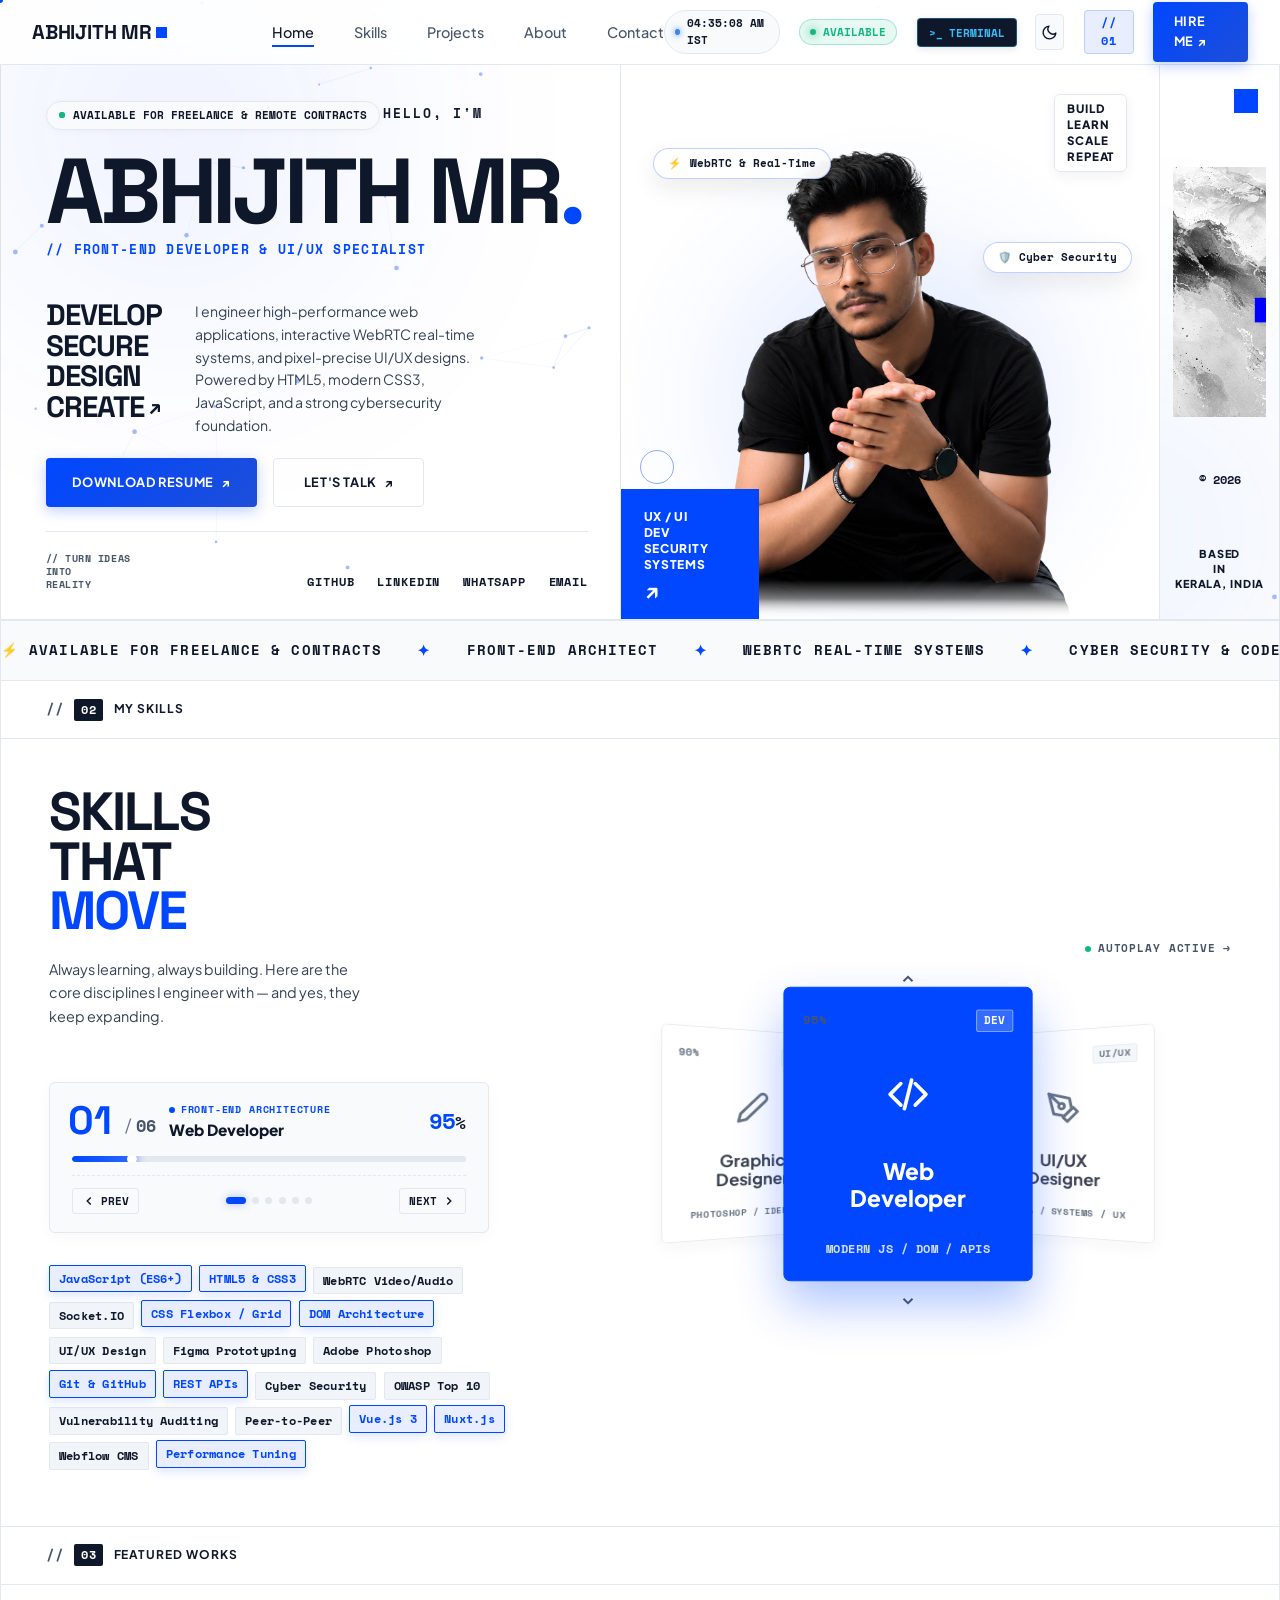
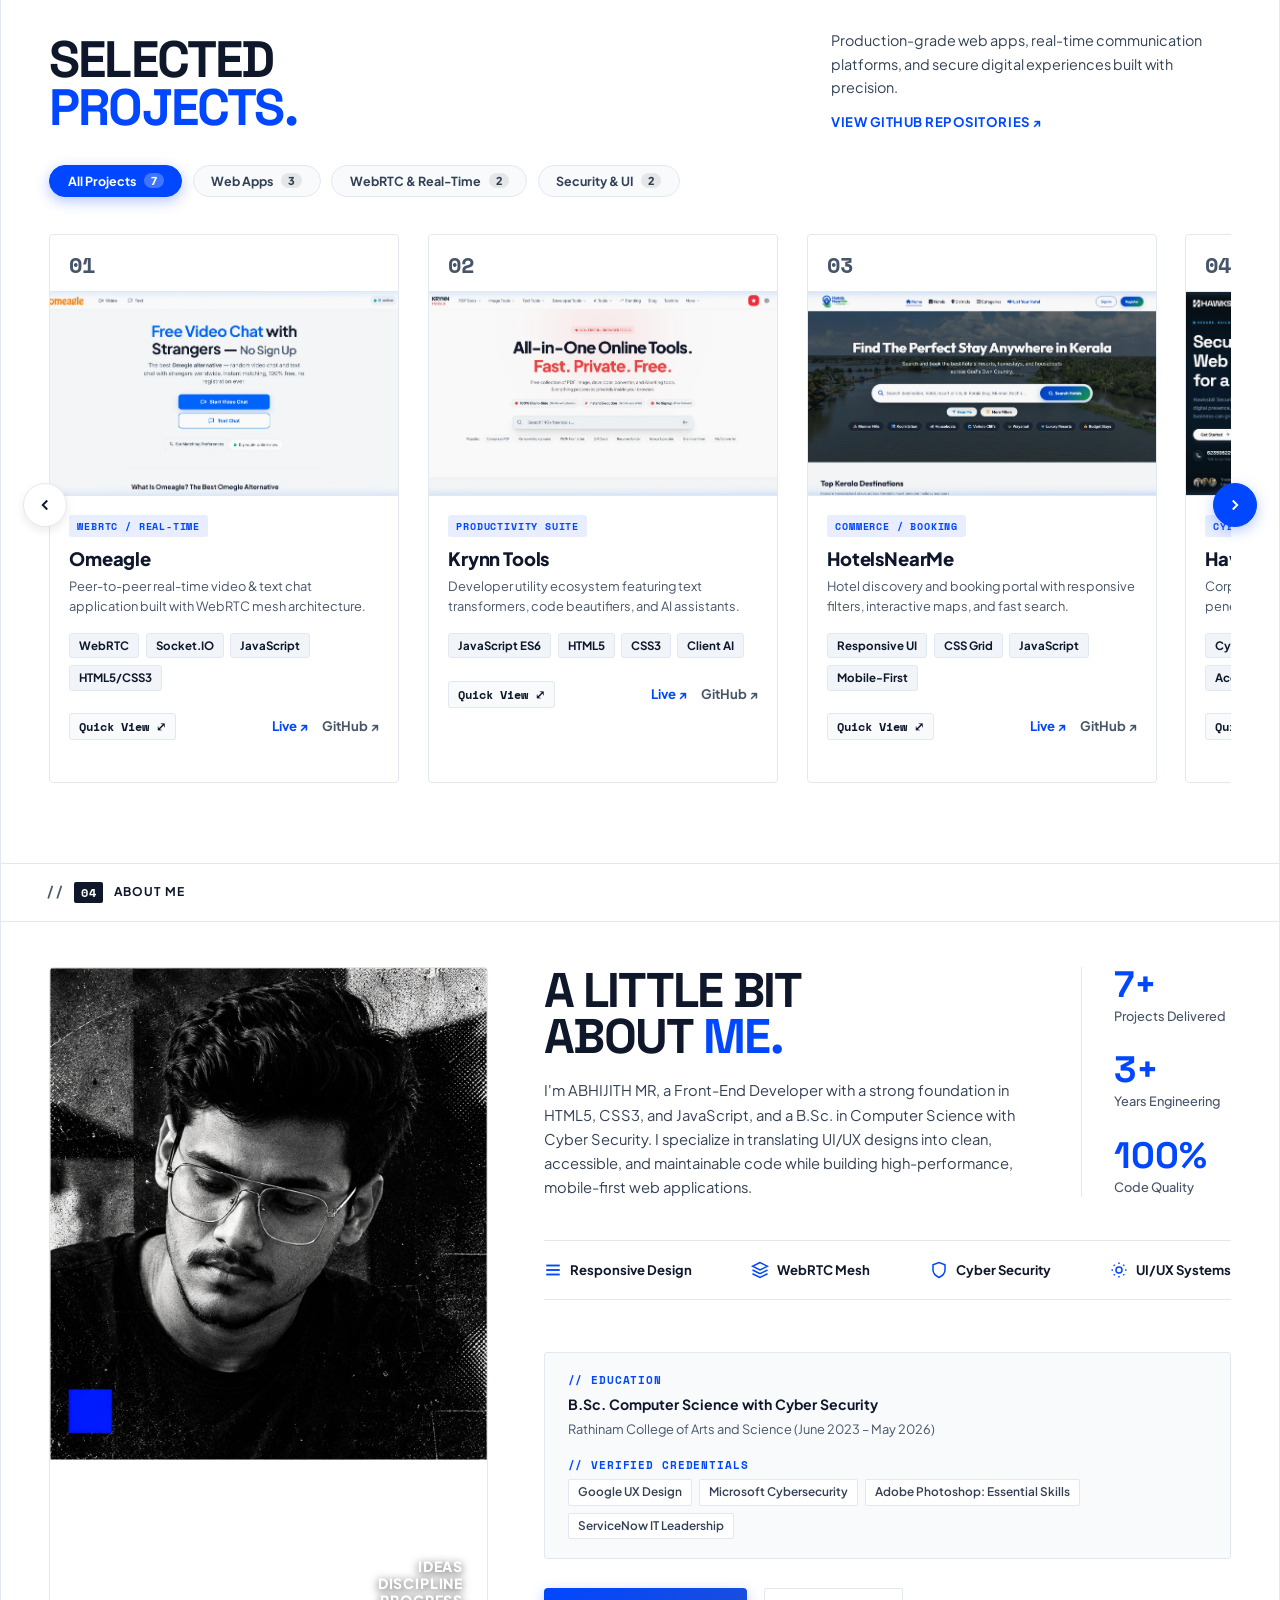
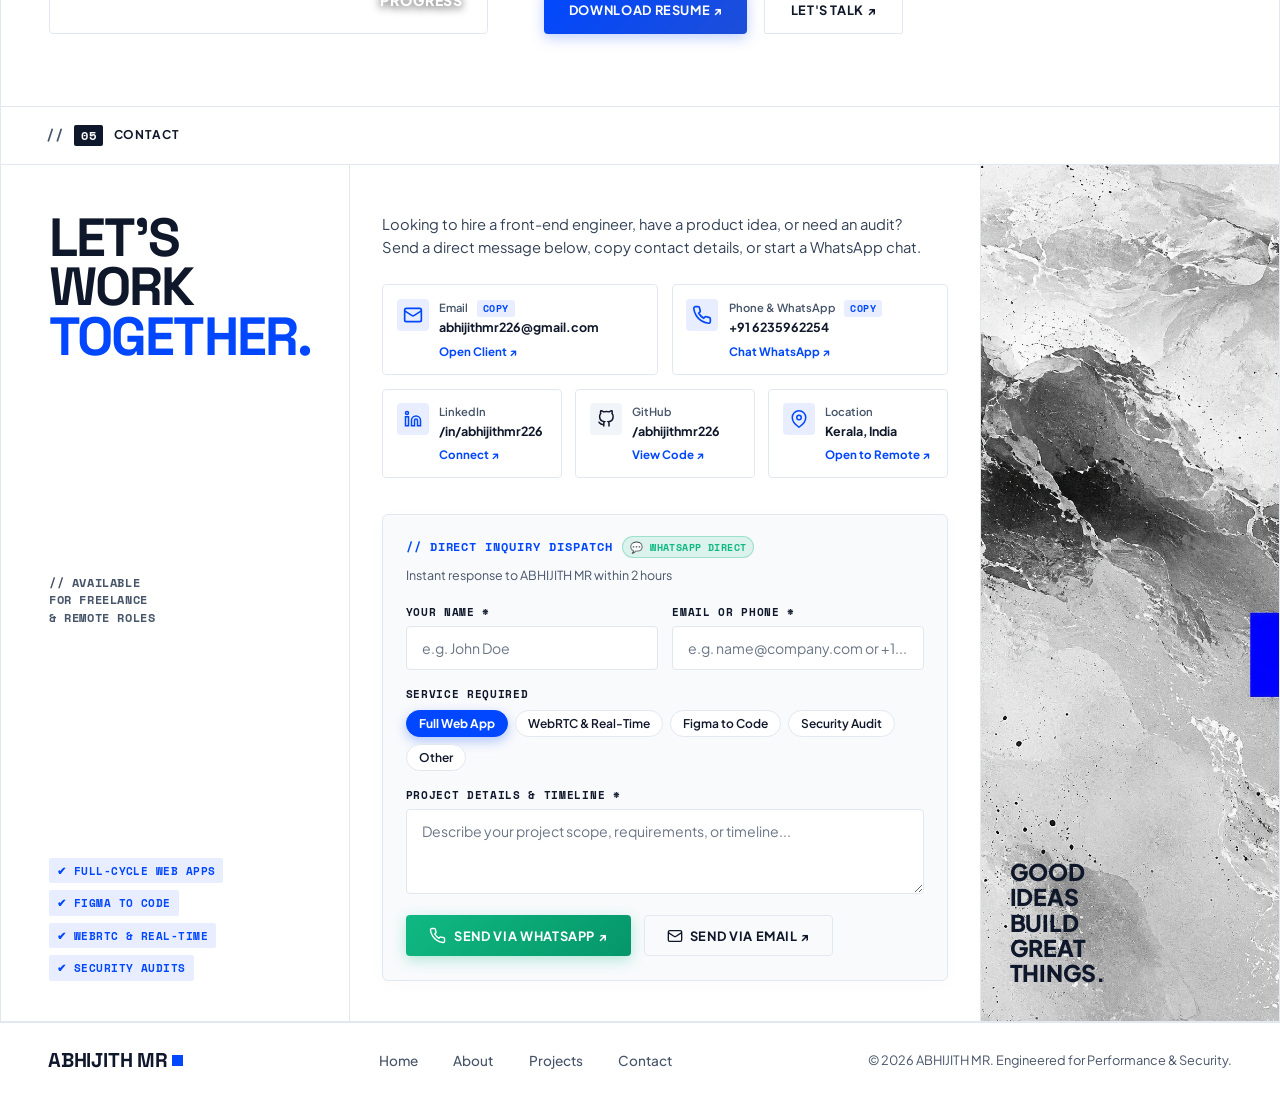
==== commit c872d060: "feat: add Vercel Speed Insights tracking script and update service worker" ====
--- a/index.html
+++ b/index.html
@@ -1280,5 +1280,11 @@
   <script src="https://cdnjs.cloudflare.com/ajax/libs/gsap/3.12.5/gsap.min.js"></script>
   <script src="https://unpkg.com/lenis@1.1.9/dist/lenis.min.js"></script>
   <script src="script.js"></script>
+
+  <!-- Vercel Speed Insights -->
+  <script>
+    window.si = window.si || function () { (window.siq = window.siq || []).push(arguments); };
+  </script>
+  <script defer src="/_vercel/speed-insights/script.js"></script>
 </body>
 </html>
